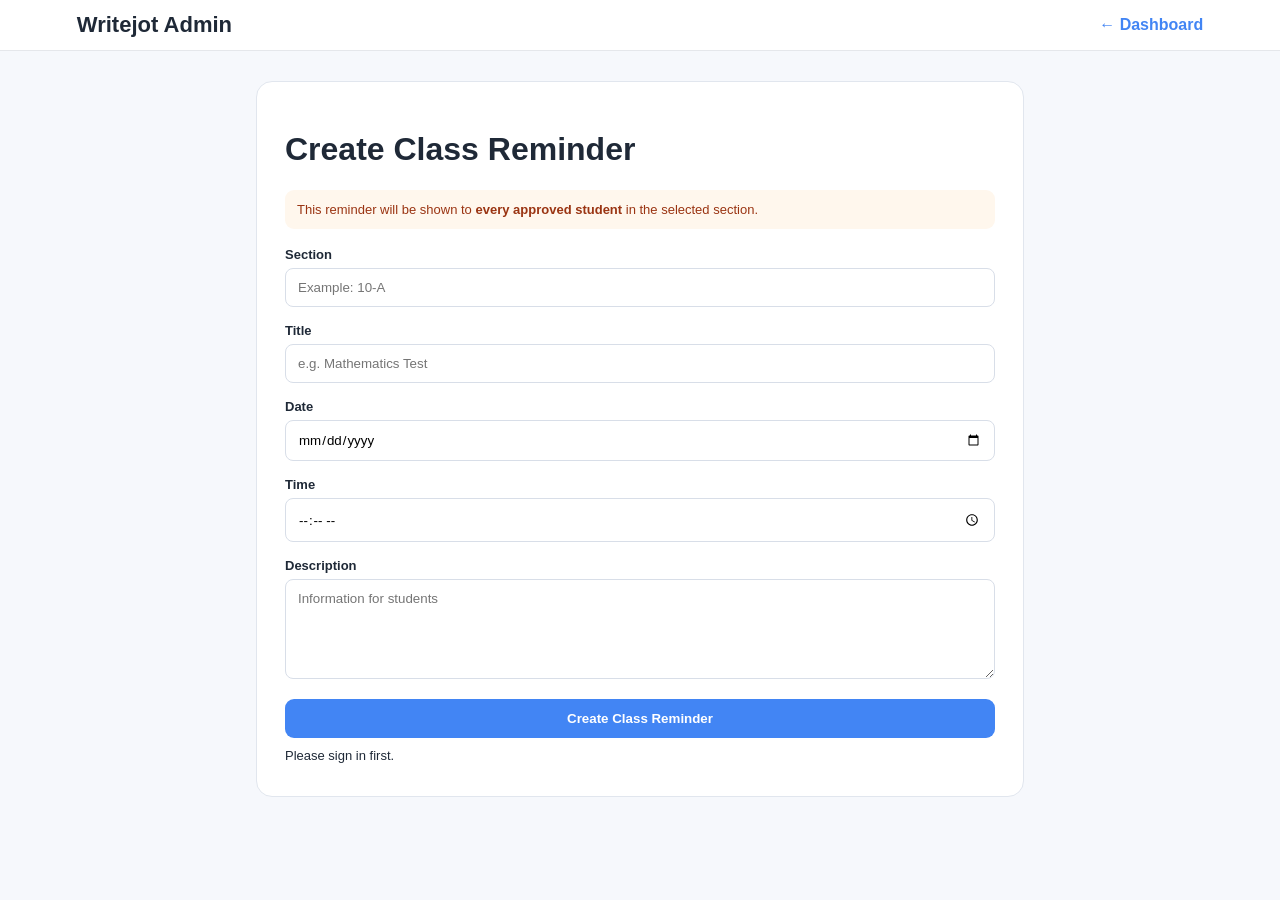
==== admin-reminders.html @ 9caf09fe "Create admin-reminders.html" ====
<!DOCTYPE html>
<html lang="en">

<head>

<meta charset="UTF-8">

<meta
    name="viewport"
    content="width=device-width, initial-scale=1.0"
>

<title>Writejot | Admin Reminders</title>


<style>

* {
    box-sizing:
        border-box;
}


body {

    margin:
        0;

    font-family:
        Arial,
        Helvetica,
        sans-serif;

    background:
        #f6f8fc;

    color:
        #1f2937;

}


header {

    background:
        white;

    border-bottom:
        1px solid #e5e7eb;

    padding:
        12px 6%;

    display:
        flex;

    justify-content:
        space-between;

    align-items:
        center;

}


.brand {

    font-size:
        22px;

    font-weight:
        700;

}


.back {

    color:
        #4285F4;

    text-decoration:
        none;

    font-weight:
        600;

}


main {

    max-width:
        800px;

    margin:
        30px auto;

    padding:
        0 16px;

}


.card {

    background:
        white;

    border:
        1px solid #e1e6ee;

    border-radius:
        16px;

    padding:
        28px;

}


.warning {

    padding:
        12px;

    border-radius:
        9px;

    background:
        #fff7ed;

    color:
        #9a3412;

    margin-bottom:
        18px;

    font-size:
        13px;

}


.field {

    margin-bottom:
        16px;

}


label {

    display:
        block;

    margin-bottom:
        6px;

    font-weight:
        700;

    font-size:
        13px;

}


input,
textarea {

    width:
        100%;

    padding:
        11px 12px;

    border:
        1px solid #d8dee8;

    border-radius:
        8px;

    font-family:
        inherit;

    outline:
        none;

}


textarea {

    min-height:
        100px;

    resize:
        vertical;

}


button {

    width:
        100%;

    padding:
        12px;

    border:
        none;

    border-radius:
        9px;

    background:
        #4285F4;

    color:
        white;

    font-weight:
        700;

    cursor:
        pointer;

}


button:hover {

    background:
        #3367d6;

}


button:disabled {

    opacity:
        .6;

    cursor:
        not-allowed;

}


#message {

    min-height:
        20px;

    margin-top:
        10px;

    font-size:
        13px;

}

</style>

</head>



<body>


<header>

    <div class="brand">
        Writejot Admin
    </div>


    <a
        class="back"
        href="index.html"
    >
        ← Dashboard
    </a>

</header>



<main>

<div class="card">


    <h1>
        Create Class Reminder
    </h1>


    <div class="warning">

        This reminder will be shown to
        <strong>
            every approved student
        </strong>
        in the selected section.

    </div>



    <div class="field">

        <label for="section">
            Section
        </label>


        <input
            id="section"
            type="text"
            placeholder="Example: 10-A"
        >

    </div>



    <div class="field">

        <label for="title">
            Title
        </label>


        <input
            id="title"
            type="text"
            maxlength="100"
            placeholder="e.g. Mathematics Test"
        >

    </div>



    <div class="field">

        <label for="date">
            Date
        </label>


        <input
            id="date"
            type="date"
        >

    </div>



    <div class="field">

        <label for="time">
            Time
        </label>


        <input
            id="time"
            type="time"
        >

    </div>



    <div class="field">

        <label for="description">
            Description
        </label>


        <textarea
            id="description"
            maxlength="500"
            placeholder="Information for students"
        ></textarea>

    </div>



    <button
        id="createButton"
        type="button"
        onclick="createClassReminder()"
    >
        Create Class Reminder
    </button>


    <div
        id="message"
    ></div>


</div>

</main>



<script>

const APPS_SCRIPT_URL =
    "https://script.google.com/macros/s/AKfycbzm5LpGtEla7cszMG0OIxZqf_pwuxJnOSmpEwUkqsiz886ql12hDFBHdxFBCWYyVYxf/exec";


let currentUser =
    null;



/* =========================================================
   START
========================================================= */

window.addEventListener(
    "load",
    function() {

        const saved =
            localStorage.getItem(
                "writejotUser"
            );


        if (!saved) {

            document
                .getElementById(
                    "message"
                )
                .textContent =
                "Please sign in first.";

            return;

        }


        try {

            currentUser =
                JSON.parse(
                    saved
                );

        }

        catch {

            document
                .getElementById(
                    "message"
                )
                .textContent =
                "Could not load your account.";

            return;

        }


        /*
         * Default date to today.
         */

        document
            .getElementById(
                "date"
            )
            .value =
            getToday();

    }
);



/* =========================================================
   CREATE CLASS REMINDER
========================================================= */

async function createClassReminder() {

    if (!currentUser) {

        return;

    }


    const section =
        document
            .getElementById(
                "section"
            )
            .value
            .trim();


    const title =
        document
            .getElementById(
                "title"
            )
            .value
            .trim();


    const date =
        document
            .getElementById(
                "date"
            )
            .value;


    const time =
        document
            .getElementById(
                "time"
            )
            .value;


    const description =
        document
            .getElementById(
                "description"
            )
            .value
            .trim();


    const button =
        document.getElementById(
            "createButton"
        );


    const message =
        document.getElementById(
            "message"
        );


    if (
        !section ||
        !title ||
        !date
    ) {

        message.textContent =
            "Section, title, and date are required.";

        message.style.color =
            "#dc2626";

        return;

    }


    button.disabled =
        true;


    button.textContent =
        "Creating...";


    message.textContent =
        "";


    try {

        const response =
            await fetch(

                APPS_SCRIPT_URL,

                {

                    method:
                        "POST",

                    headers: {

                        "Content-Type":
                            "text/plain;charset=utf-8"

                    },

                    body:
                        JSON.stringify({

                            action:
                                "addClassReminder",

                            email:
                                currentUser.email,

                            section:
                                section,

                            title:
                                title,

                            date:
                                date,

                            time:
                                time,

                            description:
                                description

                        })

                }

            );


        const result =
            await response.json();


        if (
            !result.success
        ) {

            throw new Error(
                result.error ||
                "Could not create class reminder."
            );

        }


        message.textContent =
            "Class reminder created successfully.";

        message.style.color =
            "#16834a";


        document
            .getElementById(
                "title"
            )
            .value =
            "";


        document
            .getElementById(
                "time"
            )
            .value =
            "";


        document
            .getElementById(
                "description"
            )
            .value =
            "";

    }

    catch (error) {

        message.textContent =
            error.message ||
            "Could not create reminder.";

        message.style.color =
            "#dc2626";

    }

    finally {

        button.disabled =
            false;

        button.textContent =
            "Create Class Reminder";

    }

}



/* =========================================================
   DATE
========================================================= */

function getToday() {

    const date =
        new Date();


    return [

        date.getFullYear(),

        String(
            date.getMonth() + 1
        )
        .padStart(
            2,
            "0"
        ),

        String(
            date.getDate()
        )
        .padStart(
            2,
            "0"
        )

    ].join("-");

}

</script>


</body>

</html>
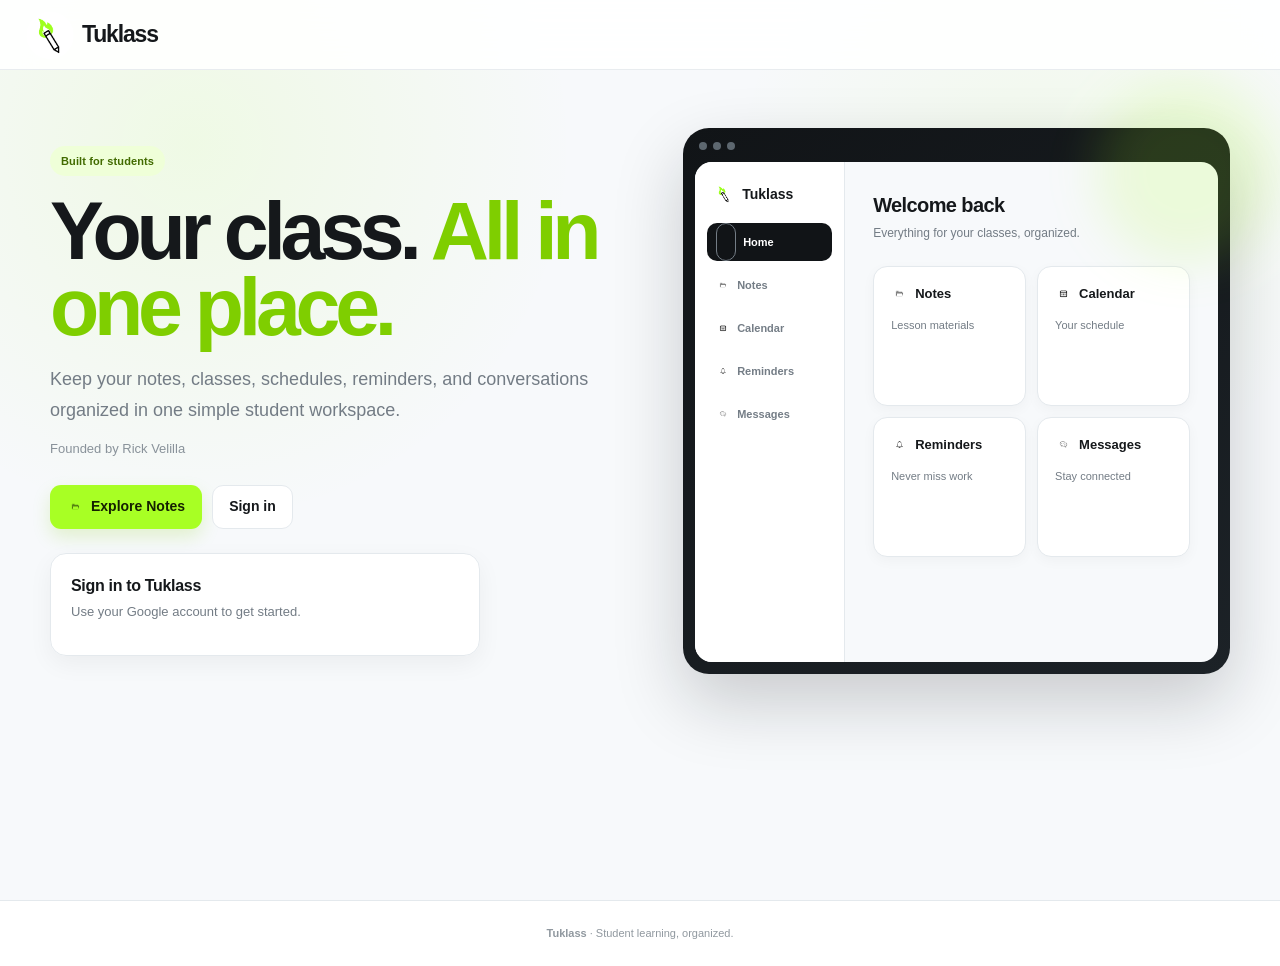
==== commit c533f351: "Add files via upload" ====
--- a/admin-reminders.html
+++ b/admin-reminders.html
@@ -1,6 +1,5 @@
 <!DOCTYPE html>
 <html lang="en">
-
 <head>
 
 <meta charset="UTF-8">
@@ -10,747 +9,6078 @@
     content="width=device-width, initial-scale=1.0"
 >
 
-<title>Writejot | Admin Reminders</title>
+<meta
+    name="description"
+    content="Tuklass is a student-focused platform for notes, classes, schedules, reminders, messaging, and study resources."
+>
+
+<meta
+    name="theme-color"
+    content="#9cff00"
+>
+
+<link
+    rel="icon"
+    type="image/png"
+    href="images/Logo3.1.png"
+>
+
+<title>Tuklass | Your class, organized.</title>
+
+<script
+    src="https://accounts.google.com/gsi/client"
+    async
+    defer>
+</script>
 
 
 <style>
-
-* {
-    box-sizing:
-        border-box;
-}
-
-
-body {
-
-    margin:
-        0;
-
-    font-family:
-        Arial,
-        Helvetica,
-        sans-serif;
-
+:root{
+    --bg:#f7f9fb;
+    --surface:#ffffff;
+    --surface-soft:#f3f6f8;
+    --surface-hover:#edf2f4;
+    --text:#15181b;
+    --muted:#737c85;
+    --border:#e4e9ed;
+    --green:#a8ff24;
+    --green-strong:#7fce00;
+    --green-soft:#efffd8;
+    --dark:#111417;
+    --dark-2:#1a1f23;
+    --shadow:0 18px 45px rgba(17,20,23,.07);
+    --shadow-soft:0 8px 24px rgba(17,20,23,.05);
+    --ease:cubic-bezier(.2,.75,.25,1);
+}
+
+*{
+    box-sizing:border-box;
+    margin:0;
+    padding:0;
+}
+
+html{
+    scroll-behavior:smooth;
+}
+
+body{
+    min-height:100vh;
+    font-family:Arial,Helvetica,sans-serif !important;
     background:
-        #f6f8fc;
-
-    color:
-        #1f2937;
-
-}
-
-
-header {
-
+        radial-gradient(circle at 15% 15%, rgba(168,255,36,.10), transparent 28%),
+        radial-gradient(circle at 82% 18%, rgba(168,255,36,.07), transparent 24%),
+        var(--bg);
+    color:var(--text);
+    line-height:1.5;
+    -webkit-font-smoothing:antialiased;
+    text-rendering:optimizeLegibility;
+}
+
+button,
+input,
+textarea{
+    font:inherit;
+}
+
+a{
+    color:inherit;
+}
+
+button,
+a{
+    -webkit-tap-highlight-color:transparent;
+}
+
+
+/* =========================================================
+   LOADING
+========================================================= */
+
+#appLoading{
+    position:fixed;
+    inset:0;
+    display:flex;
+    align-items:center;
+    justify-content:center;
+    background:var(--bg);
+    z-index:9999;
+    transition:opacity .35s ease, visibility .35s ease;
+}
+
+.app-spinner{
+    width:38px;
+    height:38px;
+    border:4px solid #e6ebee;
+    border-top-color:var(--green-strong);
+    border-radius:50%;
+    animation:spin .75s linear infinite;
+}
+
+@keyframes spin{
+    to{transform:rotate(360deg)}
+}
+
+
+/* =========================================================
+   PUBLIC HEADER
+========================================================= */
+
+.public-header{
+    position:sticky;
+    top:0;
+    z-index:100;
+    display:flex;
+    align-items:center;
+    justify-content:space-between;
+    min-height:70px;
+    padding:12px 28px;
+    background:rgba(255,255,255,.88);
+    border-bottom:1px solid rgba(228,233,237,.85);
+    backdrop-filter:blur(16px);
+}
+
+.brand{
+    display:flex;
+    align-items:center;
+    gap:10px;
+    text-decoration:none;
+    color:var(--text);
+}
+
+.brand img{
+    width:38px;
+    height:38px;
+    object-fit:contain;
+    flex:0 0 38px;
+}
+
+.brand-word{
+    font-size:23px;
+    font-weight:800;
+    letter-spacing:-.05em;
+}
+
+#profileArea{
+    display:none;
+    align-items:center;
+    gap:10px;
+}
+
+#profilePicture{
+    width:40px;
+    height:40px;
+    border-radius:50%;
+    object-fit:cover;
+    border:2px solid var(--green-strong);
+    background:#eef2f5;
+}
+
+#profileName{
+    font-size:14px;
+    font-weight:700;
+}
+
+#logoutButton{
+    min-height:38px;
+    border:0;
+    border-radius:10px;
+    padding:0 13px;
+    background:var(--dark);
+    color:#fff;
+    font-weight:700;
+    cursor:pointer;
+    transition:transform .18s var(--ease),background .18s ease;
+}
+
+#logoutButton:hover{
+    transform:translateY(-1px);
+    background:#242a2f;
+}
+
+
+/* =========================================================
+   PUBLIC LANDING
+========================================================= */
+
+#homeSection{
+    display:none;
+}
+
+.public-home{
+    min-height:calc(100vh - 70px);
+    padding:58px 28px 90px;
+    display:flex;
+    align-items:center;
+}
+
+.public-inner{
+    width:min(1180px,100%);
+    margin:0 auto;
+}
+
+.public-grid{
+    display:grid;
+    grid-template-columns:minmax(0,1.02fr) minmax(480px,.98fr);
+    gap:64px;
+    align-items:center;
+}
+
+.hero-copy{
+    animation:heroIn .7s var(--ease) both;
+}
+
+@keyframes heroIn{
+    from{opacity:0;transform:translateY(22px)}
+    to{opacity:1;transform:none}
+}
+
+.hero-badge{
+    display:inline-flex;
+    align-items:center;
+    padding:7px 11px;
+    border-radius:999px;
+    background:var(--green-soft);
+    color:#426b00;
+    font-size:11px;
+    font-weight:800;
+    letter-spacing:.01em;
+}
+
+.hero-copy h1{
+    max-width:720px;
+    margin:18px 0 18px;
+    font-size:clamp(56px,6.3vw,90px);
+    line-height:.94;
+    letter-spacing:-.065em;
+    font-weight:800;
+}
+
+.hero-copy h1 span{
+    color:var(--green-strong);
+}
+
+.hero-subtitle{
+    max-width:630px;
+    color:var(--muted);
+    font-size:18px;
+    line-height:1.7;
+}
+
+.founder{
+    margin-top:14px;
+    color:#89929a;
+    font-size:13px;
+}
+
+.button-row{
+    display:flex;
+    flex-wrap:wrap;
+    gap:10px;
+    margin-top:26px;
+}
+
+.button{
+    display:inline-flex;
+    align-items:center;
+    justify-content:center;
+    min-height:44px;
+    padding:0 16px;
+    border-radius:11px;
+    border:1px solid transparent;
+    text-decoration:none;
+    font-size:14px;
+    font-weight:800;
+    cursor:pointer;
+    transition:
+        transform .18s var(--ease),
+        box-shadow .18s ease,
+        background .18s ease,
+        border-color .18s ease;
+}
+
+.button:hover{
+    transform:translateY(-2px);
+}
+
+.button.primary{
+    background:var(--dark);
+    color:#fff;
+    box-shadow:0 8px 18px rgba(17,20,23,.12);
+}
+
+.button.primary:hover{
+    box-shadow:0 12px 24px rgba(17,20,23,.16);
+}
+
+.button.green{
+    background:var(--green);
+    color:#152000;
+    box-shadow:0 8px 18px rgba(126,206,0,.18);
+}
+
+.button.green:hover{
+    background:#b7ff4d;
+    box-shadow:0 12px 24px rgba(126,206,0,.25);
+}
+
+.button.secondary{
+    background:#fff;
+    border-color:var(--border);
+    color:var(--text);
+}
+
+.button.secondary:hover{
+    background:var(--surface-soft);
+}
+
+.button-icon{
+    width:17px;
+    height:17px;
+    object-fit:contain;
+    margin-right:7px;
+    flex:0 0 17px;
+}
+
+
+/* =========================================================
+   SIGN IN
+========================================================= */
+
+#loginSection{
+    width:min(430px,100%);
+    margin-top:24px;
+    animation:riseIn .75s .08s var(--ease) both;
+}
+
+@keyframes riseIn{
+    from{opacity:0;transform:translateY(16px)}
+    to{opacity:1;transform:none}
+}
+
+.login-card{
+    padding:20px;
+    border:1px solid var(--border);
+    border-radius:16px;
+    background:rgba(255,255,255,.9);
+    box-shadow:var(--shadow-soft);
+}
+
+.login-card h3{
+    margin-bottom:4px;
+    font-size:16px;
+    letter-spacing:-.02em;
+}
+
+.login-card p{
+    margin-bottom:14px;
+    color:var(--muted);
+    font-size:13px;
+}
+
+
+/* =========================================================
+   PRODUCT PREVIEW
+========================================================= */
+
+.app-preview{
+    position:relative;
+    padding:12px;
+    border-radius:26px;
+    background:linear-gradient(150deg,#111417,#1c2227);
+    box-shadow:0 28px 70px rgba(17,20,23,.20);
+    transform:translateY(0) rotate(.15deg);
+    animation:
+        previewIn .8s .1s var(--ease) both,
+        previewFloat 6s 1s ease-in-out infinite;
+}
+
+@keyframes previewIn{
+    from{opacity:0;transform:translateY(30px) scale(.97)}
+    to{opacity:1;transform:translateY(0) scale(1)}
+}
+
+@keyframes previewFloat{
+    0%,100%{margin-top:0}
+    50%{margin-top:-7px}
+}
+
+.app-preview::before{
+    content:"";
+    position:absolute;
+    width:180px;
+    height:180px;
+    right:-46px;
+    top:-46px;
+    border-radius:50%;
+    background:rgba(168,255,36,.15);
+    filter:blur(24px);
+    pointer-events:none;
+}
+
+.preview-top{
+    display:flex;
+    gap:6px;
+    padding:2px 4px 12px;
+}
+
+.preview-dot{
+    width:8px;
+    height:8px;
+    border-radius:50%;
+    background:#5d676f;
+}
+
+.preview-body{
+    display:grid;
+    grid-template-columns:150px minmax(0,1fr);
+    min-height:500px;
+    overflow:hidden;
+    border-radius:17px;
+    background:#f7f9fb;
+}
+
+.preview-side{
+    padding:17px 12px;
+    background:#fff;
+    border-right:1px solid var(--border);
+}
+
+.preview-brand{
+    display:flex;
+    align-items:center;
+    gap:7px;
+    padding:4px 6px 18px;
+    font-weight:800;
+    font-size:14px;
+}
+
+.preview-brand img{
+    width:22px;
+    height:22px;
+    object-fit:contain;
+}
+
+.preview-nav{
+    display:grid;
+    gap:5px;
+}
+
+.preview-nav span{
+    display:flex;
+    align-items:center;
+    min-height:38px;
+    gap:7px;
+    padding:0 9px;
+    border-radius:10px;
+    color:#747d86;
+    font-size:11px;
+    font-weight:700;
+}
+
+.preview-nav span.active{
+    color:#fff;
+    background:var(--dark);
+}
+
+.preview-nav .button-icon{
+    width:14px;
+    height:14px;
+    margin-right:0;
+    flex:0 0 14px;
+}
+
+.preview-home-icon{
+    width:14px;
+    height:14px;
+    display:inline-flex;
+    align-items:center;
+    justify-content:center;
+    border:1.5px solid currentColor;
+    border-radius:3px;
+    font-size:0;
+}
+
+.preview-main{
+    padding:28px;
+}
+
+.preview-main h3{
+    font-size:20px;
+    letter-spacing:-.03em;
+}
+
+.preview-main > p{
+    margin-top:4px;
+    color:var(--muted);
+    font-size:12px;
+}
+
+.preview-cards{
+    display:grid;
+    grid-template-columns:repeat(2,minmax(0,1fr));
+    gap:11px;
+    margin-top:24px;
+}
+
+.preview-card{
+    min-height:140px;
+    padding:17px;
+    border:1px solid var(--border);
+    border-radius:14px;
+    background:#fff;
+    box-shadow:0 4px 13px rgba(17,20,23,.035);
+    transition:transform .2s var(--ease),box-shadow .2s ease;
+}
+
+.preview-card:hover{
+    transform:translateY(-3px);
+    box-shadow:0 10px 20px rgba(17,20,23,.08);
+}
+
+.preview-card strong{
+    display:flex;
+    align-items:center;
+    margin-bottom:8px;
+    font-size:13px;
+}
+
+.preview-card > span{
+    color:var(--muted);
+    font-size:11px;
+    line-height:1.5;
+}
+
+
+/* =========================================================
+   ACCOUNT SETUP
+========================================================= */
+
+#accountSetup{
+    display:none;
+    min-height:calc(100vh - 70px);
+    align-items:center;
+    justify-content:center;
+    padding:40px 18px;
+}
+
+.setup-card{
+    width:min(520px,100%);
+    padding:32px;
+    border:1px solid var(--border);
+    border-radius:20px;
+    background:#fff;
+    box-shadow:var(--shadow);
+    animation:riseIn .55s var(--ease) both;
+}
+
+.setup-icon{
+    width:48px;
+    height:48px;
+    margin-bottom:13px;
+}
+
+.setup-icon img{
+    width:100%;
+    height:100%;
+    object-fit:contain;
+}
+
+.setup-card h1{
+    font-size:31px;
+    letter-spacing:-.045em;
+}
+
+.setup-card > p{
+    margin-top:7px;
+    color:var(--muted);
+    font-size:14px;
+}
+
+.username-label{
+    display:block;
+    margin:23px 0 7px;
+    font-size:12px;
+    font-weight:800;
+}
+
+.username-wrapper{
+    display:flex;
+    align-items:center;
+    height:46px;
+    overflow:hidden;
+    border:1px solid var(--border);
+    border-radius:12px;
+    background:#fff;
+}
+
+.username-prefix{
+    padding-left:13px;
+    color:var(--muted);
+    font-weight:800;
+}
+
+#usernameInput{
+    width:100%;
+    height:100%;
+    padding:0 12px;
+    border:0;
+    outline:0;
+    font-size:15px;
+}
+
+#usernameMessage{
+    min-height:20px;
+    margin-top:7px;
+    font-size:12px;
+}
+
+#createAccountButton{
+    width:100%;
+    margin-top:10px;
+}
+
+#setupLoading{
+    display:none;
+    margin-top:10px;
+    text-align:center;
+    color:var(--muted);
+    font-size:12px;
+}
+
+
+/* =========================================================
+   APP SHELL
+========================================================= */
+
+#dashboard{
+    display:none;
+}
+
+.dashboard-shell{
+    min-height:100vh;
+    display:grid;
+    grid-template-columns:248px minmax(0,1fr);
+}
+
+.sidebar{
+    position:sticky;
+    top:0;
+    height:100vh;
+    display:flex;
+    flex-direction:column;
+    padding:18px 14px;
+    background:rgba(255,255,255,.93);
+    border-right:1px solid var(--border);
+    backdrop-filter:blur(14px);
+}
+
+.sidebar-brand{
+    display:flex;
+    align-items:center;
+    gap:10px;
+    padding:5px 10px 17px;
+    color:var(--text);
+    text-decoration:none;
+}
+
+.sidebar-brand img{
+    width:35px;
+    height:35px;
+    object-fit:contain;
+}
+
+.sidebar-brand span{
+    font-size:21px;
+    font-weight:850;
+    letter-spacing:-.05em;
+}
+
+.sidebar-search{
+    position:relative;
+    margin:0 0 14px;
+}
+
+.sidebar-search input{
+    width:100%;
+    height:40px;
+    padding:0 11px 0 35px;
+    border:1px solid var(--border);
+    border-radius:11px;
+    outline:none;
+    background:var(--surface-soft);
+    font-size:12px;
+    transition:border-color .18s ease,box-shadow .18s ease,background .18s ease;
+}
+
+.sidebar-search input:focus{
+    background:#fff;
+    border-color:#b7d980;
+    box-shadow:0 0 0 4px rgba(168,255,36,.12);
+}
+
+.sidebar-search::before{
+    content:"";
+    position:absolute;
+    left:12px;
+    top:12px;
+    width:10px;
+    height:10px;
+    border:1.5px solid #808991;
+    border-radius:50%;
+    pointer-events:none;
+}
+
+.sidebar-search::after{
+    content:"";
+    position:absolute;
+    left:21px;
+    top:22px;
+    width:5px;
+    height:1.5px;
+    background:#808991;
+    transform:rotate(45deg);
+    transform-origin:left center;
+    pointer-events:none;
+}
+
+#profileSearchResults{
+    display:none;
+    position:absolute;
+    left:0;
+    right:0;
+    top:47px;
+    z-index:200;
+    overflow:hidden;
+    border:1px solid var(--border);
+    border-radius:14px;
+    background:#fff;
+    box-shadow:0 18px 40px rgba(17,20,23,.12);
+}
+
+.search-result{
+    display:flex;
+    align-items:center;
+    gap:9px;
+    padding:10px 11px;
+    cursor:pointer;
+    transition:background .15s ease;
+}
+
+.search-result:hover{
+    background:var(--surface-soft);
+}
+
+.search-result img{
+    width:34px;
+    height:34px;
+    border-radius:50%;
+    object-fit:cover;
+    border:1px solid var(--border);
+}
+
+.search-result-name{
+    font-size:12px;
+    font-weight:800;
+}
+
+.search-result-username{
+    color:var(--green-strong);
+    font-size:10px;
+    font-weight:800;
+}
+
+.search-result-bio{
+    color:var(--muted);
+    font-size:9px;
+    white-space:nowrap;
+    overflow:hidden;
+    text-overflow:ellipsis;
+}
+
+.sidebar-label{
+    margin:4px 10px 7px;
+    color:#9aa2a9;
+    font-size:9px;
+    font-weight:900;
+    letter-spacing:.11em;
+    text-transform:uppercase;
+}
+
+.sidebar-nav{
+    display:grid;
+    gap:4px;
+}
+
+.sidebar-link{
+    position:relative;
+    display:flex;
+    align-items:center;
+    gap:11px;
+    min-height:45px;
+    padding:8px 10px;
+    border-radius:12px;
+    color:#69727b;
+    text-decoration:none;
+    font-size:13px;
+    font-weight:800;
+    transition:
+        background .18s var(--ease),
+        color .18s ease,
+        transform .18s var(--ease);
+}
+
+.sidebar-link:hover{
+    background:var(--surface-hover);
+    color:var(--text);
+    transform:translateX(2px);
+}
+
+.sidebar-link.active{
+    background:var(--dark);
+    color:#fff;
+    box-shadow:0 7px 18px rgba(17,20,23,.11);
+}
+
+.sidebar-link.active::before{
+    content:"";
+    position:absolute;
+    left:0;
+    top:8px;
+    bottom:8px;
+    width:3px;
+    border-radius:4px;
+    background:var(--green);
+}
+
+.nav-icon{
+    width:26px;
+    height:26px;
+    flex:0 0 26px;
+    object-fit:contain;
+    transition:transform .18s var(--ease);
+}
+
+.sidebar-link:hover .nav-icon,
+.sidebar-link.active .nav-icon{
+    transform:scale(1.07);
+}
+
+.sidebar-link .icon-b{
+    display:none;
+}
+
+.sidebar-link:hover .icon-a,
+.sidebar-link.active .icon-a{
+    display:none;
+}
+
+.sidebar-link:hover .icon-b,
+.sidebar-link.active .icon-b{
+    display:block;
+}
+
+.nav-home-icon{
+    width:26px;
+    height:26px;
+    flex:0 0 26px;
+    position:relative;
+    font-size:0;
+}
+
+.nav-home-icon::before{
+    content:"";
+    position:absolute;
+    left:5px;
+    top:8px;
+    width:16px;
+    height:13px;
+    border:2px solid currentColor;
+    border-top:none;
+    border-radius:2px 2px 4px 4px;
+}
+
+.nav-home-icon::after{
+    content:"";
+    position:absolute;
+    left:5px;
+    top:4px;
+    width:13px;
+    height:13px;
+    border-left:2px solid currentColor;
+    border-top:2px solid currentColor;
+    transform:rotate(45deg) scale(.7);
+    transform-origin:center;
+}
+
+.sidebar-link.active .nav-home-icon{
+    color:var(--green);
+}
+
+.sidebar-bottom{
+    margin-top:auto;
+    padding-top:14px;
+}
+
+.sidebar-profile{
+    display:flex;
+    align-items:center;
+    gap:9px;
+    padding:9px;
+    border:1px solid var(--border);
+    border-radius:14px;
+    background:var(--surface-soft);
+}
+
+.sidebar-profile img{
+    width:36px;
+    height:36px;
+    border-radius:50%;
+    object-fit:cover;
+    border:2px solid var(--green-strong);
+}
+
+.sidebar-profile-copy{
+    min-width:0;
+    flex:1;
+}
+
+.sidebar-profile-copy strong,
+.sidebar-profile-copy span{
+    display:block;
+    white-space:nowrap;
+    overflow:hidden;
+    text-overflow:ellipsis;
+}
+
+.sidebar-profile-copy strong{
+    font-size:11px;
+}
+
+.sidebar-profile-copy span{
+    margin-top:1px;
+    color:var(--muted);
+    font-size:9px;
+}
+
+.sidebar-edit{
+    width:34px;
+    height:34px;
+    display:inline-flex;
+    align-items:center;
+    justify-content:center;
+    border-radius:10px;
+    background:#fff;
+    text-decoration:none;
+    font-size:0;
+    transition:background .15s ease,transform .18s var(--ease);
+}
+
+.sidebar-edit::before{
+    content:"";
+    width:12px;
+    height:12px;
+    border:1.7px solid currentColor;
+    border-radius:50%;
+}
+
+.sidebar-edit:hover{
+    background:var(--green);
+    transform:rotate(8deg);
+}
+
+
+/* =========================================================
+   DASHBOARD
+========================================================= */
+
+.dashboard-main{
+    min-width:0;
+    padding:30px 34px 54px;
+}
+
+.dashboard-topbar{
+    display:flex;
+    align-items:center;
+    justify-content:space-between;
+    gap:18px;
+    margin-bottom:23px;
+}
+
+.dashboard-topbar h1{
+    font-size:28px;
+    line-height:1.1;
+    letter-spacing:-.045em;
+}
+
+.dashboard-topbar p{
+    margin-top:5px;
+    color:var(--muted);
+    font-size:12px;
+}
+
+.topbar-status{
+    padding:7px 10px;
+    border-radius:999px;
+    background:var(--green-soft);
+    color:#426b00;
+    font-size:10px;
+    font-weight:900;
+}
+
+.dashboard-welcome{
+    display:grid;
+    grid-template-columns:minmax(0,1fr) 270px;
+    gap:14px;
+    margin-bottom:14px;
+}
+
+.welcome-card{
+    padding:27px;
+    border:1px solid var(--border);
+    border-radius:20px;
     background:
-        white;
-
-    border-bottom:
-        1px solid #e5e7eb;
-
-    padding:
-        12px 6%;
-
-    display:
-        flex;
-
-    justify-content:
-        space-between;
-
-    align-items:
-        center;
-
-}
-
-
-.brand {
-
-    font-size:
-        22px;
-
-    font-weight:
-        700;
-
-}
-
-
-.back {
-
-    color:
-        #4285F4;
-
-    text-decoration:
-        none;
-
-    font-weight:
-        600;
-
-}
-
-
-main {
-
-    max-width:
-        800px;
-
-    margin:
-        30px auto;
-
-    padding:
-        0 16px;
-
-}
-
-
-.card {
-
-    background:
-        white;
-
-    border:
-        1px solid #e1e6ee;
-
-    border-radius:
-        16px;
-
-    padding:
-        28px;
-
-}
-
-
-.warning {
-
-    padding:
-        12px;
-
-    border-radius:
-        9px;
-
-    background:
-        #fff7ed;
-
-    color:
-        #9a3412;
-
-    margin-bottom:
-        18px;
-
-    font-size:
-        13px;
-
-}
-
-
-.field {
-
-    margin-bottom:
-        16px;
-
-}
-
-
-label {
-
-    display:
-        block;
-
-    margin-bottom:
-        6px;
-
-    font-weight:
-        700;
-
-    font-size:
-        13px;
-
-}
-
-
-input,
-textarea {
-
-    width:
-        100%;
-
-    padding:
-        11px 12px;
-
-    border:
-        1px solid #d8dee8;
-
-    border-radius:
-        8px;
-
-    font-family:
-        inherit;
-
-    outline:
-        none;
-
-}
-
-
-textarea {
-
-    min-height:
-        100px;
-
-    resize:
-        vertical;
-
-}
-
-
-button {
-
-    width:
-        100%;
-
-    padding:
-        12px;
-
-    border:
-        none;
-
-    border-radius:
-        9px;
-
-    background:
-        #4285F4;
-
-    color:
-        white;
-
-    font-weight:
-        700;
-
-    cursor:
-        pointer;
-
-}
-
-
-button:hover {
-
-    background:
-        #3367d6;
-
-}
-
-
-button:disabled {
-
-    opacity:
-        .6;
-
-    cursor:
-        not-allowed;
-
-}
-
-
-#message {
-
-    min-height:
-        20px;
-
-    margin-top:
-        10px;
-
-    font-size:
-        13px;
-
+        linear-gradient(140deg,#fff,#f6faef);
+    box-shadow:var(--shadow-soft);
+    animation:riseIn .55s var(--ease) both;
+}
+
+.welcome-card h2{
+    font-size:30px;
+    line-height:1.05;
+    letter-spacing:-.045em;
+}
+
+.welcome-card p{
+    margin-top:7px;
+    max-width:610px;
+    color:var(--muted);
+    font-size:13px;
+}
+
+.welcome-actions{
+    display:flex;
+    flex-wrap:wrap;
+    gap:8px;
+    margin-top:18px;
+}
+
+.status-card{
+    padding:23px;
+    border-radius:20px;
+    background:var(--dark);
+    color:#fff;
+    animation:riseIn .55s .08s var(--ease) both;
+}
+
+.status-card .label{
+    color:#aeb7bd;
+    font-size:10px;
+    font-weight:900;
+    letter-spacing:.08em;
+    text-transform:uppercase;
+}
+
+.status-card .status{
+    margin-top:9px;
+    color:var(--green);
+    font-size:24px;
+    font-weight:900;
+    letter-spacing:-.035em;
+}
+
+.status-card p{
+    margin-top:7px;
+    color:#cdd3d7;
+    font-size:11px;
+}
+
+.dashboard-grid{
+    display:grid;
+    grid-template-columns:repeat(3,minmax(0,1fr));
+    gap:12px;
+}
+
+.dashboard-card{
+    min-height:188px;
+    padding:20px;
+    background:#fff;
+    border:1px solid var(--border);
+    border-radius:17px;
+    box-shadow:0 5px 20px rgba(15,23,42,.03);
+    animation:cardIn .6s var(--ease) both;
+    transition:
+        transform .2s var(--ease),
+        box-shadow .2s ease,
+        border-color .2s ease;
+}
+
+.dashboard-card:nth-child(2){animation-delay:.04s}
+.dashboard-card:nth-child(3){animation-delay:.08s}
+.dashboard-card:nth-child(4){animation-delay:.12s}
+.dashboard-card:nth-child(5){animation-delay:.16s}
+.dashboard-card:nth-child(6){animation-delay:.20s}
+
+@keyframes cardIn{
+    from{opacity:0;transform:translateY(16px)}
+    to{opacity:1;transform:none}
+}
+
+.dashboard-card:hover{
+    transform:translateY(-4px);
+    box-shadow:0 14px 30px rgba(15,23,42,.075);
+    border-color:#d8dee2;
+}
+
+.dashboard-icon{
+    width:42px;
+    height:42px;
+    display:flex;
+    align-items:center;
+    justify-content:center;
+    margin-bottom:17px;
+    border-radius:12px;
+    background:var(--surface-soft);
+    transition:transform .2s var(--ease),background .2s ease;
+}
+
+.dashboard-card:hover .dashboard-icon{
+    transform:translateY(-2px) scale(1.04);
+    background:var(--green-soft);
+}
+
+.dashboard-icon img{
+    width:28px;
+    height:28px;
+    object-fit:contain;
+}
+
+.dashboard-card h3{
+    font-size:15px;
+    letter-spacing:-.02em;
+}
+
+.dashboard-card p{
+    max-width:290px;
+    margin-top:5px;
+    color:var(--muted);
+    font-size:11px;
+    line-height:1.55;
+}
+
+.dashboard-card .button{
+    margin-top:15px;
+}
+
+.feature-soon{
+    display:inline-flex;
+    margin-top:14px;
+    padding:5px 8px;
+    border-radius:999px;
+    background:var(--surface-soft);
+    color:#818991;
+    font-size:9px;
+    font-weight:900;
+}
+
+.member-lower{
+    display:grid;
+    grid-template-columns:minmax(0,1.1fr) minmax(0,.9fr);
+    gap:12px;
+    margin-top:12px;
+}
+
+.info-card{
+    padding:20px;
+    border:1px solid var(--border);
+    border-radius:17px;
+    background:#fff;
+    box-shadow:0 5px 20px rgba(15,23,42,.03);
+}
+
+.info-card h3{
+    font-size:15px;
+}
+
+.info-card p{
+    margin-top:5px;
+    color:var(--muted);
+    font-size:11px;
+    line-height:1.55;
+}
+
+.price-offer{
+    display:flex;
+    align-items:center;
+    gap:8px;
+    margin-top:13px;
+}
+
+.old-price{
+    color:#9ba3aa;
+    font-size:17px;
+    text-decoration:line-through;
+}
+
+.discount-badge{
+    padding:5px 8px;
+    border-radius:999px;
+    background:var(--green-soft);
+    color:#426b00;
+    font-size:9px;
+    font-weight:900;
+}
+
+.current-price{
+    margin-top:1px;
+    font-size:34px;
+    font-weight:900;
+    letter-spacing:-.055em;
+}
+
+.dashboard-status-message{
+    margin-top:8px;
+    color:var(--muted);
+    font-size:11px;
+}
+
+
+/* =========================================================
+   FOOTER
+========================================================= */
+
+footer{
+    border-top:1px solid var(--border);
+    background:#fff;
+    padding:24px 20px;
+    text-align:center;
+    color:#90989f;
+    font-size:11px;
+}
+
+
+/* =========================================================
+   RESPONSIVE
+========================================================= */
+
+@media (max-width:1100px){
+
+    .public-grid{
+        grid-template-columns:1fr;
+        gap:42px;
+    }
+
+    .app-preview{
+        width:min(720px,100%);
+        margin:0 auto;
+    }
+
+    .hero-copy{
+        max-width:760px;
+        margin:0 auto;
+    }
+
+    .dashboard-shell{
+        grid-template-columns:82px minmax(0,1fr);
+    }
+
+    .sidebar{
+        padding:14px 8px;
+    }
+
+    .sidebar-brand{
+        justify-content:center;
+        padding:5px 0 17px;
+    }
+
+    .sidebar-brand span,
+    .sidebar-label,
+    .sidebar-link > span:last-child,
+    .sidebar-profile-copy,
+    .sidebar-edit{
+        display:none;
+    }
+
+    .sidebar-search{
+        display:none;
+    }
+
+    .sidebar-link{
+        justify-content:center;
+        padding:8px;
+    }
+
+    .sidebar-profile{
+        justify-content:center;
+    }
+
+    .dashboard-grid{
+        grid-template-columns:repeat(2,minmax(0,1fr));
+    }
+
+    .dashboard-welcome{
+        grid-template-columns:1fr;
+    }
+}
+
+@media (max-width:760px){
+
+    .public-header{
+        padding:11px 16px;
+    }
+
+    .public-home{
+        padding:42px 16px 65px;
+    }
+
+    .hero-copy h1{
+        font-size:clamp(48px,13vw,70px);
+    }
+
+    .hero-subtitle{
+        font-size:16px;
+    }
+
+    .app-preview{
+        display:none;
+    }
+
+    .dashboard-main{
+        padding:20px 15px 36px;
+    }
+
+    .dashboard-grid{
+        grid-template-columns:1fr;
+    }
+
+    .member-lower{
+        grid-template-columns:1fr;
+    }
+
+    .dashboard-topbar{
+        align-items:flex-start;
+        flex-direction:column;
+    }
+}
+
+@media (max-width:560px){
+
+    .dashboard-shell{
+        display:block;
+    }
+
+    .sidebar{
+        position:fixed;
+        left:0;
+        right:0;
+        bottom:0;
+        top:auto;
+        width:100%;
+        height:auto;
+        padding:7px;
+        border-right:0;
+        border-top:1px solid var(--border);
+        z-index:1000;
+    }
+
+    .sidebar-brand,
+    .sidebar-search,
+    .sidebar-bottom,
+    .sidebar-label{
+        display:none;
+    }
+
+    .sidebar-nav{
+        width:100%;
+        grid-template-columns:repeat(5,1fr);
+        display:grid;
+        gap:2px;
+    }
+
+    .sidebar-link{
+        min-height:48px;
+        justify-content:center;
+        padding:6px;
+    }
+
+    .sidebar-link.active::before{
+        display:none;
+    }
+
+    .dashboard-main{
+        padding-bottom:82px;
+    }
+
+    #profileName{
+        display:none;
+    }
+}
+
+
+/* =========================================================
+   REDUCED MOTION
+========================================================= */
+
+@media (prefers-reduced-motion:reduce){
+
+    *,
+    *::before,
+    *::after{
+        animation-duration:.001ms !important;
+        animation-iteration-count:1 !important;
+        transition-duration:.001ms !important;
+        scroll-behavior:auto !important;
+    }
 }
 
 </style>
 
+
+<style>
+/* =========================================================
+   DASHBOARD REFINEMENT
+   Logged-out landing page is intentionally untouched.
+========================================================= */
+
+#dashboard .dashboard-main{
+    max-width: 1380px;
+    width: 100%;
+    margin: 0 auto;
+}
+
+#dashboard .dashboard-topbar{
+    min-height: 58px;
+}
+
+#dashboard .dashboard-topbar h1{
+    font-size: 32px;
+    line-height: 1.08;
+    font-weight: 800;
+    letter-spacing: -.045em;
+}
+
+#dashboard .dashboard-topbar p{
+    font-size: 13px;
+    margin-top: 7px;
+}
+
+#dashboard .topbar-status{
+    padding: 8px 12px;
+    font-size: 11px;
+}
+
+/* Make the hero card cleaner and vertically balanced */
+#dashboard .dashboard-welcome{
+    grid-template-columns: minmax(0, 1fr) 270px;
+    gap: 16px;
+}
+
+#dashboard .welcome-card{
+    min-height: 220px;
+    padding: 26px 28px;
+    display: flex;
+    flex-direction: column;
+    justify-content: center;
+}
+
+#dashboard .welcome-card > *{
+    max-width: 720px;
+}
+
+#dashboard .welcome-card h2{
+    font-size: 31px;
+    line-height: 1.06;
+}
+
+#dashboard .welcome-card p{
+    font-size: 13px;
+    line-height: 1.6;
+}
+
+/* Account card */
+#dashboard .status-card{
+    min-height: 220px;
+    display: flex;
+    flex-direction: column;
+    justify-content: center;
+}
+
+/* Consistent cards */
+#dashboard .dashboard-grid{
+    align-items: stretch;
+}
+
+#dashboard .dashboard-card{
+    min-height: 204px;
+    display: flex;
+    flex-direction: column;
+    align-items: flex-start;
+    padding: 22px;
+}
+
+#dashboard .dashboard-icon{
+    width: 46px;
+    height: 46px;
+    margin-bottom: 16px;
+    border-radius: 13px;
+}
+
+#dashboard .dashboard-icon img{
+    width: 27px;
+    height: 27px;
+}
+
+#dashboard .dashboard-card h3{
+    font-size: 16px;
+    line-height: 1.25;
+}
+
+#dashboard .dashboard-card p{
+    font-size: 12px;
+    line-height: 1.55;
+    max-width: 330px;
+}
+
+#dashboard .dashboard-card .button,
+#dashboard .dashboard-card .feature-soon{
+    margin-top: auto;
+}
+
+/* Buttons: cleaner proportions */
+#dashboard .button{
+    min-height: 42px;
+    padding: 0 15px;
+    border-radius: 10px;
+    font-size: 13px;
+}
+
+#dashboard .button-icon{
+    width: 17px;
+    height: 17px;
+    margin-right: 7px;
+}
+
+/* Pricing/profile row */
+#dashboard .member-lower{
+    align-items: stretch;
+}
+
+#dashboard .info-card{
+    min-height: 145px;
+    display: flex;
+    flex-direction: column;
+    align-items: flex-start;
+    padding: 21px;
+}
+
+#dashboard .info-card h3{
+    font-size: 16px;
+}
+
+#dashboard .info-card p{
+    font-size: 12px;
+    max-width: 720px;
+}
+
+/* Sidebar: cleaner spacing and stronger hierarchy */
+#dashboard .sidebar{
+    padding: 20px 13px 16px;
+}
+
+#dashboard .sidebar-brand{
+    padding: 4px 10px 20px;
+}
+
+#dashboard .sidebar-brand img{
+    width: 34px;
+    height: 34px;
+}
+
+#dashboard .sidebar-brand span{
+    font-size: 21px;
+}
+
+#dashboard .sidebar-link{
+    min-height: 46px;
+    padding: 8px 11px;
+    font-size: 13px;
+}
+
+#dashboard .nav-icon{
+    width: 25px;
+    height: 25px;
+    flex-basis: 25px;
+}
+
+/* User icon should feel like a real app avatar, not oversized */
+#dashboard .sidebar-profile img{
+    width: 35px;
+    height: 35px;
+}
+
+/* Desktop spacing */
+@media (min-width:1101px){
+    #dashboard .dashboard-main{
+        padding: 30px 34px 54px;
+    }
+
+    #dashboard .dashboard-grid{
+        grid-template-columns: repeat(3, minmax(250px, 1fr));
+    }
+}
+
+/* Tablet */
+@media (max-width:1100px){
+    #dashboard .dashboard-main{
+        padding-left: 24px;
+        padding-right: 24px;
+    }
+
+    #dashboard .dashboard-grid{
+        grid-template-columns: repeat(2, minmax(0, 1fr));
+    }
+}
+
+/* Mobile */
+@media (max-width:760px){
+    #dashboard .dashboard-main{
+        padding: 20px 15px 36px;
+    }
+
+    #dashboard .dashboard-welcome{
+        grid-template-columns: 1fr;
+    }
+
+    #dashboard .welcome-card,
+    #dashboard .status-card{
+        min-height: 0;
+    }
+
+    #dashboard .dashboard-grid{
+        grid-template-columns: 1fr;
+    }
+}
+</style>
+
+
+<style>
+/* =========================================================
+   FINAL DASHBOARD POLISH
+========================================================= */
+
+/* The profile image in the welcome card is an avatar,
+   not a full-width content image. */
+#dashboard .welcome-card .dashboard-avatar{
+    width:56px !important;
+    height:56px !important;
+    min-width:56px;
+    max-width:56px !important;
+    min-height:56px;
+    max-height:56px !important;
+    flex:0 0 56px;
+    display:block;
+    object-fit:cover;
+    object-position:center;
+    border-radius:50%;
+    border:3px solid var(--green-strong);
+    background:#eef2f5;
+    margin:0 0 17px 0;
+    box-shadow:0 5px 14px rgba(17,20,23,.10);
+}
+
+/* Make the real Tuklass logo much easier to see.
+   Scaling is useful because the supplied logo asset has
+   transparent space around the artwork. */
+#dashboard .sidebar-brand img{
+    width:42px !important;
+    height:42px !important;
+    flex:0 0 42px;
+    transform:scale(1.16);
+}
+
+.public-header .brand img{
+    width:44px !important;
+    height:44px !important;
+    flex:0 0 44px;
+    transform:scale(1.08);
+}
+
+/* Better logo sizing inside the dashboard preview. */
+#dashboard .preview-brand img{
+    width:27px !important;
+    height:27px !important;
+}
+
+/* More visible sidebar feature icons. */
+#dashboard .nav-icon{
+    width:29px !important;
+    height:29px !important;
+    flex-basis:29px;
+}
+
+#dashboard .nav-home-icon{
+    width:29px;
+    height:29px;
+    flex-basis:29px;
+}
+
+/* Slightly larger feature icons inside cards. */
+#dashboard .dashboard-icon{
+    width:49px;
+    height:49px;
+}
+
+#dashboard .dashboard-icon img{
+    width:31px;
+    height:31px;
+}
+
+/* Remove accidental duplicate icon in the Open Notes button. */
+#dashboard .welcome-actions .button.green .button-icon + .button-icon{
+    display:none;
+}
+
+/* Keep button contents visually centered. */
+#dashboard .button{
+    white-space:nowrap;
+    gap:0;
+}
+
+/* Cleaner top spacing and card rhythm. */
+#dashboard .dashboard-main{
+    padding-top:28px;
+}
+
+#dashboard .dashboard-topbar{
+    margin-bottom:21px;
+}
+
+#dashboard .dashboard-topbar h1{
+    font-size:30px;
+}
+
+#dashboard .dashboard-welcome{
+    margin-bottom:16px;
+}
+
+#dashboard .dashboard-card{
+    min-height:198px;
+}
+
+#dashboard .info-card{
+    min-height:140px;
+}
+
+/* Avoid the huge visual jump from an image error/fallback. */
+#dashboard img{
+    max-inline-size:100%;
+}
+</style>
+
+
+<style>
+/* =========================================================
+   DASHBOARD V3 — SCALE + ALIGNMENT
+========================================================= */
+
+#dashboard .dashboard-main{
+    max-width:none;
+    width:100%;
+    padding:30px 42px 56px;
+}
+
+/* ---------- Sidebar ---------- */
+
+#dashboard .sidebar{
+    padding:20px 12px 16px;
+}
+
+#dashboard .sidebar-brand{
+    gap:12px;
+    padding:4px 10px 22px;
+}
+
+#dashboard .sidebar-brand img{
+    width:46px !important;
+    height:46px !important;
+    flex:0 0 46px;
+    transform:scale(1.16);
+}
+
+#dashboard .sidebar-brand span{
+    font-size:24px;
+    letter-spacing:-.055em;
+}
+
+#dashboard .sidebar-link{
+    min-height:52px;
+    gap:13px;
+    padding:8px 12px;
+    font-size:14px;
+    border-radius:13px;
+}
+
+#dashboard .nav-icon{
+    width:33px !important;
+    height:33px !important;
+    flex:0 0 33px;
+}
+
+#dashboard .nav-home-icon{
+    width:33px;
+    height:33px;
+    flex:0 0 33px;
+}
+
+#dashboard .sidebar-label{
+    margin:8px 10px 8px;
+    font-size:10px;
+}
+
+#dashboard .sidebar-profile{
+    gap:10px;
+    padding:10px;
+}
+
+#dashboard .sidebar-profile img{
+    width:42px;
+    height:42px;
+}
+
+#dashboard .sidebar-profile-copy strong{
+    font-size:12px;
+}
+
+#dashboard .sidebar-profile-copy span{
+    font-size:10px;
+}
+
+
+/* ---------- Top area ---------- */
+
+#dashboard .dashboard-topbar{
+    min-height:64px;
+    margin-bottom:24px;
+}
+
+#dashboard .dashboard-topbar h1{
+    font-size:34px;
+    line-height:1.08;
+}
+
+#dashboard .dashboard-topbar p{
+    font-size:13px;
+    margin-top:6px;
+}
+
+
+/* ---------- Welcome + account ---------- */
+
+#dashboard .dashboard-welcome{
+    grid-template-columns:minmax(0,1fr) 300px;
+    gap:18px;
+    margin-bottom:18px;
+}
+
+#dashboard .welcome-card{
+    min-height:232px;
+    padding:30px;
+    justify-content:center;
+}
+
+#dashboard .welcome-card .dashboard-avatar{
+    width:64px !important;
+    height:64px !important;
+    min-width:64px;
+    max-width:64px !important;
+    min-height:64px;
+    max-height:64px !important;
+    flex:0 0 64px;
+    margin-bottom:18px;
+}
+
+#dashboard .welcome-card h2{
+    font-size:34px;
+}
+
+#dashboard .welcome-card p{
+    font-size:14px;
+    margin-top:8px;
+}
+
+#dashboard .status-card{
+    min-height:232px;
+    padding:27px;
+}
+
+#dashboard .status-card .status{
+    font-size:27px;
+    line-height:1.2;
+}
+
+
+/* ---------- Cards ---------- */
+
+#dashboard .dashboard-grid{
+    grid-template-columns:repeat(3,minmax(0,1fr));
+    gap:14px;
+}
+
+#dashboard .dashboard-card{
+    min-height:214px;
+    padding:23px;
+}
+
+#dashboard .dashboard-icon{
+    width:54px;
+    height:54px;
+    margin-bottom:18px;
+    border-radius:14px;
+}
+
+#dashboard .dashboard-icon img{
+    width:35px !important;
+    height:35px !important;
+}
+
+#dashboard .dashboard-card h3{
+    font-size:17px;
+}
+
+#dashboard .dashboard-card p{
+    font-size:12px;
+    line-height:1.6;
+    max-width:390px;
+}
+
+#dashboard .dashboard-card .button{
+    min-width:124px;
+    margin-top:auto;
+}
+
+
+/* ---------- Button alignment ---------- */
+
+#dashboard .button{
+    display:inline-flex !important;
+    align-items:center !important;
+    justify-content:center !important;
+    text-align:center !important;
+    vertical-align:middle;
+    line-height:1 !important;
+    white-space:nowrap;
+    gap:0;
+}
+
+#dashboard .button-icon{
+    width:18px !important;
+    height:18px !important;
+    flex:0 0 18px !important;
+    margin-right:8px !important;
+    object-fit:contain;
+}
+
+
+/* ---------- Bottom cards ---------- */
+
+#dashboard .member-lower{
+    grid-template-columns:minmax(0,1.15fr) minmax(320px,.85fr);
+    gap:14px;
+    margin-top:14px;
+}
+
+#dashboard .info-card{
+    min-height:150px;
+    padding:22px;
+}
+
+#dashboard .info-card h3{
+    font-size:17px;
+}
+
+#dashboard .info-card p{
+    font-size:12px;
+}
+
+#dashboard .current-price{
+    font-size:37px;
+}
+
+
+/* ---------- Search ---------- */
+
+#dashboard .sidebar-search input{
+    height:44px;
+    font-size:13px;
+}
+
+
+/* ---------- Desktop width balancing ---------- */
+
+@media (min-width:1400px){
+    #dashboard .dashboard-main{
+        padding-left:48px;
+        padding-right:48px;
+    }
+
+    #dashboard .dashboard-grid{
+        gap:16px;
+    }
+
+    #dashboard .dashboard-card{
+        min-height:220px;
+    }
+}
+
+
+/* ---------- Tablet ---------- */
+
+@media (max-width:1100px){
+    #dashboard .dashboard-main{
+        padding-left:28px;
+        padding-right:28px;
+    }
+
+    #dashboard .dashboard-welcome{
+        grid-template-columns:minmax(0,1fr) 270px;
+    }
+}
+
+
+/* ---------- Small screens ---------- */
+
+@media (max-width:760px){
+    #dashboard .dashboard-main{
+        padding:20px 15px 36px;
+    }
+
+    #dashboard .dashboard-topbar h1{
+        font-size:28px;
+    }
+
+    #dashboard .dashboard-welcome{
+        grid-template-columns:1fr;
+    }
+
+    #dashboard .dashboard-grid{
+        grid-template-columns:1fr;
+    }
+}
+
+@media (max-width:560px){
+    #dashboard .sidebar-brand img{
+        width:34px !important;
+        height:34px !important;
+        flex-basis:34px;
+    }
+
+    #dashboard .nav-icon{
+        width:29px !important;
+        height:29px !important;
+        flex-basis:29px;
+    }
+
+    #dashboard .nav-home-icon{
+        width:29px;
+        height:29px;
+        flex-basis:29px;
+    }
+
+    #dashboard .dashboard-icon{
+        width:50px;
+        height:50px;
+    }
+
+    #dashboard .dashboard-icon img{
+        width:32px !important;
+        height:32px !important;
+    }
+}
+</style>
+
+
+<style>
+/* =========================================================
+   FINAL ICON SCALE PASS
+========================================================= */
+
+/* Brand */
+#dashboard .sidebar-brand img{
+    width:56px !important;
+    height:56px !important;
+    flex:0 0 56px !important;
+    transform:scale(1.12) !important;
+}
+
+#dashboard .sidebar-brand span{
+    font-size:25px !important;
+}
+
+/* Navigation icons */
+#dashboard .nav-icon{
+    width:39px !important;
+    height:39px !important;
+    flex:0 0 39px !important;
+}
+
+#dashboard .nav-home-icon{
+    width:39px !important;
+    height:39px !important;
+    flex:0 0 39px !important;
+}
+
+#dashboard .sidebar-link{
+    min-height:57px !important;
+    gap:15px !important;
+    font-size:15px !important;
+}
+
+/* Search */
+#dashboard .sidebar-search input{
+    height:46px !important;
+    font-size:13px !important;
+}
+
+/* Dashboard card icons */
+#dashboard .dashboard-icon{
+    width:62px !important;
+    height:62px !important;
+    border-radius:16px !important;
+    margin-bottom:18px !important;
+}
+
+#dashboard .dashboard-icon img{
+    width:42px !important;
+    height:42px !important;
+    max-width:42px !important;
+    max-height:42px !important;
+}
+
+/* Welcome avatar */
+#dashboard .welcome-card .dashboard-avatar{
+    width:72px !important;
+    height:72px !important;
+    min-width:72px !important;
+    max-width:72px !important;
+    min-height:72px !important;
+    max-height:72px !important;
+}
+
+/* Buttons: true optical centering */
+#dashboard .button{
+    min-height:44px !important;
+    padding:0 17px !important;
+    display:inline-flex !important;
+    align-items:center !important;
+    justify-content:center !important;
+    line-height:1 !important;
+    text-align:center !important;
+}
+
+#dashboard .button-icon{
+    width:21px !important;
+    height:21px !important;
+    flex:0 0 21px !important;
+    margin-right:8px !important;
+}
+
+/* Profile avatar in the sidebar */
+#dashboard .sidebar-profile img{
+    width:44px !important;
+    height:44px !important;
+}
+
+/* Keep mobile from becoming oversized */
+@media (max-width:560px){
+    #dashboard .sidebar-brand img{
+        width:36px !important;
+        height:36px !important;
+        flex-basis:36px !important;
+    }
+
+    #dashboard .nav-icon{
+        width:31px !important;
+        height:31px !important;
+        flex-basis:31px !important;
+    }
+
+    #dashboard .nav-home-icon{
+        width:31px !important;
+        height:31px !important;
+        flex-basis:31px !important;
+    }
+
+    #dashboard .sidebar-link{
+        min-height:48px !important;
+        gap:0 !important;
+    }
+
+    #dashboard .dashboard-icon{
+        width:54px !important;
+        height:54px !important;
+    }
+
+    #dashboard .dashboard-icon img{
+        width:36px !important;
+        height:36px !important;
+    }
+}
+</style>
+
+
+<style>
+/* =========================================================
+   TUKLASS FINAL POLISH — LARGE ICONS + BUTTON ALIGNMENT
+========================================================= */
+
+/* Sidebar brand */
+#dashboard .sidebar-brand{
+    gap:14px !important;
+    padding:4px 10px 24px !important;
+}
+
+#dashboard .sidebar-brand img{
+    width:76px !important;
+    height:76px !important;
+    flex:0 0 76px !important;
+    transform:scale(1.03) !important;
+}
+
+#dashboard .sidebar-brand span{
+    font-size:29px !important;
+    font-weight:800 !important;
+}
+
+/* Sidebar navigation */
+#dashboard .sidebar-link{
+    min-height:64px !important;
+    gap:17px !important;
+    padding:9px 13px !important;
+    border-radius:14px !important;
+    font-size:16px !important;
+}
+
+#dashboard .nav-icon{
+    width:48px !important;
+    height:48px !important;
+    flex:0 0 48px !important;
+}
+
+#dashboard .nav-home-icon{
+    width:48px !important;
+    height:48px !important;
+    flex:0 0 48px !important;
+}
+
+/* Search */
+#dashboard .sidebar-search input{
+    height:50px !important;
+    padding-left:39px !important;
+    font-size:14px !important;
+}
+
+/* Welcome avatar */
+#dashboard .welcome-card .dashboard-avatar{
+    width:82px !important;
+    height:82px !important;
+    min-width:82px !important;
+    max-width:82px !important;
+    min-height:82px !important;
+    max-height:82px !important;
+    flex:0 0 82px !important;
+    border-width:3px !important;
+    margin-bottom:20px !important;
+}
+
+/* Welcome heading */
+#dashboard .welcome-card h2{
+    font-size:37px !important;
+}
+
+/* Open Notes / Calendar buttons */
+#dashboard .welcome-actions{
+    gap:11px !important;
+    margin-top:21px !important;
+}
+
+#dashboard .welcome-actions .button{
+    min-height:50px !important;
+    min-width:145px !important;
+    padding:0 20px !important;
+    font-size:15px !important;
+    line-height:1 !important;
+}
+
+#dashboard .welcome-actions .button-icon{
+    width:29px !important;
+    height:29px !important;
+    flex:0 0 29px !important;
+    margin-right:9px !important;
+}
+
+/* Dashboard cards */
+#dashboard .dashboard-card{
+    min-height:230px !important;
+    padding:25px !important;
+}
+
+#dashboard .dashboard-icon{
+    width:76px !important;
+    height:76px !important;
+    flex:0 0 76px !important;
+    margin-bottom:20px !important;
+    border-radius:18px !important;
+}
+
+#dashboard .dashboard-icon img{
+    width:53px !important;
+    height:53px !important;
+    max-width:53px !important;
+    max-height:53px !important;
+}
+
+#dashboard .dashboard-card h3{
+    font-size:18px !important;
+}
+
+#dashboard .dashboard-card p{
+    font-size:13px !important;
+}
+
+/* Card action buttons */
+#dashboard .dashboard-card .button{
+    min-height:47px !important;
+    min-width:132px !important;
+    padding:0 18px !important;
+    font-size:14px !important;
+}
+
+/* Bottom profile/access cards */
+#dashboard .info-card{
+    min-height:165px !important;
+    padding:23px !important;
+}
+
+#dashboard .info-card h3{
+    font-size:18px !important;
+}
+
+#dashboard .current-price{
+    font-size:40px !important;
+}
+
+/* Sidebar account avatar */
+#dashboard .sidebar-profile img{
+    width:48px !important;
+    height:48px !important;
+}
+
+/* Prevent any image from stretching its parent */
+#dashboard img{
+    object-fit:contain;
+}
+
+/* Keep mobile usable rather than simply scaling the desktop UI */
+@media (max-width:1100px){
+    #dashboard .sidebar-brand img{
+        width:48px !important;
+        height:48px !important;
+        flex-basis:48px !important;
+    }
+
+    #dashboard .nav-icon{
+        width:40px !important;
+        height:40px !important;
+        flex-basis:40px !important;
+    }
+
+    #dashboard .nav-home-icon{
+        width:40px !important;
+        height:40px !important;
+        flex-basis:40px !important;
+    }
+}
+
+@media (max-width:560px){
+    #dashboard .sidebar-brand img{
+        width:34px !important;
+        height:34px !important;
+        flex-basis:34px !important;
+    }
+
+    #dashboard .nav-icon{
+        width:32px !important;
+        height:32px !important;
+        flex-basis:32px !important;
+    }
+
+    #dashboard .nav-home-icon{
+        width:32px !important;
+        height:32px !important;
+        flex-basis:32px !important;
+    }
+
+    #dashboard .dashboard-icon{
+        width:58px !important;
+        height:58px !important;
+        flex-basis:58px !important;
+    }
+
+    #dashboard .dashboard-icon img{
+        width:39px !important;
+        height:39px !important;
+        max-width:39px !important;
+        max-height:39px !important;
+    }
+
+    #dashboard .welcome-actions .button{
+        min-width:0 !important;
+        width:auto !important;
+    }
+}
+</style>
+
+
+<style>
+/* =========================================================
+   USER-SUPPLIED HOME ICONS
+========================================================= */
+
+#dashboard .sidebar-link[data-page="home"] .nav-icon{
+    display:block;
+    width:48px !important;
+    height:48px !important;
+    flex:0 0 48px !important;
+    object-fit:contain;
+}
+
+#dashboard .sidebar-link[data-page="home"] .icon-b{
+    display:none;
+}
+
+#dashboard .sidebar-link[data-page="home"]:hover .icon-a,
+#dashboard .sidebar-link[data-page="home"].active .icon-a{
+    display:none;
+}
+
+#dashboard .sidebar-link[data-page="home"]:hover .icon-b,
+#dashboard .sidebar-link[data-page="home"].active .icon-b{
+    display:block;
+}
+
+/* The source artwork is 2500x2500, so keep the rendered image
+   large and crisp without stretching it. */
+#dashboard .sidebar-link .nav-icon,
+#dashboard .dashboard-icon img,
+#dashboard .button-icon,
+#dashboard .sidebar-brand img,
+#dashboard .welcome-card .dashboard-avatar{
+    object-fit:contain;
+    image-rendering:auto;
+}
+
+/* Home card/button can now use the supplied icon assets naturally. */
+#dashboard .sidebar-link[data-page="home"]{
+    align-items:center;
+}
+
+@media (max-width:560px){
+    #dashboard .sidebar-link[data-page="home"] .nav-icon{
+        width:32px !important;
+        height:32px !important;
+        flex-basis:32px !important;
+    }
+}
+</style>
+
+
+<style>
+/* Use the supplied HomeA/HomeB artwork exactly like the other icons. */
+#dashboard .sidebar-link[data-page="home"] .nav-icon{
+    width:48px !important;
+    height:48px !important;
+    flex:0 0 48px !important;
+    object-fit:contain;
+}
+
+#dashboard .sidebar-link[data-page="home"] .icon-a{
+    display:block;
+}
+
+#dashboard .sidebar-link[data-page="home"] .icon-b{
+    display:none;
+}
+
+#dashboard .sidebar-link[data-page="home"]:hover .icon-a,
+#dashboard .sidebar-link[data-page="home"].active .icon-a{
+    display:none;
+}
+
+#dashboard .sidebar-link[data-page="home"]:hover .icon-b,
+#dashboard .sidebar-link[data-page="home"].active .icon-b{
+    display:block;
+}
+
+@media (max-width:560px){
+    #dashboard .sidebar-link[data-page="home"] .nav-icon{
+        width:32px !important;
+        height:32px !important;
+        flex-basis:32px !important;
+    }
+}
+</style>
+
+
+<style>
+/* =========================================================
+   FINAL SMALL POLISH
+   Keep the current dashboard look; only fix logo scale
+   and button text/icon centering.
+========================================================= */
+
+/* Tuklass brand logo: smaller than the current version */
+#dashboard .sidebar-brand img{
+    width:54px !important;
+    height:54px !important;
+    flex:0 0 54px !important;
+    transform:scale(1.0) !important;
+}
+
+/* Keep the brand text balanced with the smaller logo */
+#dashboard .sidebar-brand{
+    gap:11px !important;
+}
+
+#dashboard .sidebar-brand span{
+    font-size:24px !important;
+}
+
+/* Buttons: true centered content */
+#dashboard .button{
+    display:inline-flex !important;
+    align-items:center !important;
+    justify-content:center !important;
+    text-align:center !important;
+    line-height:1 !important;
+    vertical-align:middle !important;
+    white-space:nowrap !important;
+    box-sizing:border-box !important;
+}
+
+/* Icon + text should be treated as one centered group */
+#dashboard .button .button-icon{
+    display:block !important;
+    width:20px !important;
+    height:20px !important;
+    min-width:20px !important;
+    max-width:20px !important;
+    flex:0 0 20px !important;
+    margin:0 8px 0 0 !important;
+    object-fit:contain !important;
+}
+
+/* Specific welcome buttons */
+#dashboard .welcome-actions .button{
+    min-height:50px !important;
+    padding:0 18px !important;
+}
+
+/* Specific dashboard action buttons */
+#dashboard .dashboard-card .button{
+    min-height:47px !important;
+    padding:0 17px !important;
+}
+
+/* Mobile brand size */
+@media (max-width:560px){
+    #dashboard .sidebar-brand img{
+        width:34px !important;
+        height:34px !important;
+        flex-basis:34px !important;
+    }
+
+    #dashboard .sidebar-brand span{
+        font-size:20px !important;
+    }
+}
+</style>
+
+
+<style>
+/* =========================================================
+   FINAL BUTTON CLEANUP
+========================================================= */
+
+#dashboard .welcome-actions{
+    align-items:center !important;
+}
+
+#dashboard .welcome-actions .button,
+#dashboard .dashboard-card .button{
+    display:inline-flex !important;
+    flex-direction:row !important;
+    align-items:center !important;
+    justify-content:center !important;
+    text-align:center !important;
+    line-height:1 !important;
+    white-space:nowrap !important;
+    vertical-align:middle !important;
+}
+
+#dashboard .welcome-actions .button{
+    min-height:50px !important;
+}
+
+#dashboard .dashboard-card .button{
+    min-height:47px !important;
+}
+
+/* One icon, one label. */
+#dashboard .button > .button-icon{
+    display:block !important;
+    width:20px !important;
+    height:20px !important;
+    min-width:20px !important;
+    max-width:20px !important;
+    flex:0 0 20px !important;
+    object-fit:contain !important;
+    margin:0 8px 0 0 !important;
+}
+
+/* Make the label itself behave like a normal inline item rather than
+   inheriting odd vertical spacing from surrounding elements. */
+#dashboard .button{
+    font-size:14px !important;
+}
+
+/* The welcome buttons are optically balanced as a group. */
+#dashboard .welcome-actions .button.green{
+    min-width:145px !important;
+}
+
+#dashboard .welcome-actions .button.secondary{
+    min-width:125px !important;
+}
+</style>
+
+
+<style>
+/* =========================================================
+   TRUE BUTTON CENTERING
+   Icon | centered label | invisible balancing space
+========================================================= */
+
+#dashboard .balanced-icon-button{
+    display:grid !important;
+    grid-template-columns:24px minmax(max-content, 1fr) 24px !important;
+    align-items:center !important;
+    justify-items:center !important;
+    column-gap:8px !important;
+
+    text-align:center !important;
+    line-height:1 !important;
+
+    min-height:48px !important;
+    box-sizing:border-box !important;
+}
+
+/* Invisible right-side space balances the real icon on the left. */
+#dashboard .balanced-icon-button::after{
+    content:"";
+    display:block;
+    width:24px;
+    height:24px;
+}
+
+/* The icon stays on the left without pushing the label off center. */
+#dashboard .balanced-icon-button > .button-icon{
+    display:block !important;
+    width:24px !important;
+    height:24px !important;
+    min-width:24px !important;
+    max-width:24px !important;
+    margin:0 !important;
+    object-fit:contain !important;
+    justify-self:center !important;
+}
+
+/* The text is centered in the middle track. */
+#dashboard .balanced-icon-button > span{
+    display:block;
+    margin:0;
+    padding:0;
+    text-align:center;
+    justify-self:center;
+    white-space:nowrap;
+}
+
+/* Welcome buttons have enough room for the balanced layout. */
+#dashboard .welcome-actions .balanced-icon-button{
+    min-width:154px !important;
+    padding:0 12px !important;
+}
+
+/* Feature-card buttons need a little extra width too. */
+#dashboard .dashboard-card .balanced-icon-button{
+    min-width:170px !important;
+    padding:0 12px !important;
+}
+
+/* Plain text buttons remain perfectly centered normally. */
+#dashboard .dashboard-card .button:not(.balanced-icon-button),
+#dashboard .info-card .button{
+    display:inline-flex !important;
+    align-items:center !important;
+    justify-content:center !important;
+    text-align:center !important;
+    line-height:1 !important;
+}
+
+/* Mobile */
+@media (max-width:560px){
+    #dashboard .balanced-icon-button{
+        grid-template-columns:21px minmax(max-content,1fr) 21px !important;
+        column-gap:6px !important;
+    }
+
+    #dashboard .balanced-icon-button::after{
+        width:21px;
+        height:21px;
+    }
+
+    #dashboard .balanced-icon-button > .button-icon{
+        width:21px !important;
+        height:21px !important;
+        min-width:21px !important;
+        max-width:21px !important;
+    }
+}
+</style>
+
+
+<style>
+/* =========================================================
+   CARD BUTTONS MATCH OPEN CATALOG
+========================================================= */
+
+#dashboard .dashboard-card .button.primary{
+    display:inline-flex !important;
+    align-items:center !important;
+    justify-content:center !important;
+
+    width:auto !important;
+    min-width:0 !important;
+    min-height:47px !important;
+
+    padding:0 18px !important;
+
+    text-align:center !important;
+    line-height:1 !important;
+    white-space:nowrap !important;
+}
+
+/* No balancing space or icon layout on the three card buttons. */
+#dashboard .dashboard-card .button.primary::after{
+    content:none !important;
+}
+</style>
+
+
+<style>
+/* =========================================================
+   PROFILE SHORTCUT ICON
+========================================================= */
+
+#dashboard .profile-shortcut{
+    width:42px !important;
+    height:42px !important;
+    flex:0 0 42px !important;
+
+    display:flex !important;
+    align-items:center !important;
+    justify-content:center !important;
+
+    padding:0 !important;
+    border-radius:12px !important;
+    background:#fff !important;
+
+    overflow:hidden;
+}
+
+#dashboard .profile-shortcut::before{
+    content:none !important;
+}
+
+#dashboard .profile-shortcut-icon{
+    width:30px !important;
+    height:30px !important;
+    object-fit:contain !important;
+}
+
+#dashboard .profile-shortcut .profile-b{
+    display:none !important;
+}
+
+#dashboard .profile-shortcut:hover .profile-a{
+    display:none !important;
+}
+
+#dashboard .profile-shortcut:hover .profile-b{
+    display:block !important;
+}
+
+#dashboard .profile-shortcut:hover{
+    background:var(--green-soft) !important;
+    transform:none !important;
+}
+</style>
+
+
+<script>
+(function () {
+    const file =
+        location.pathname
+            .split("/")
+            .pop()
+            .toLowerCase();
+
+    if (
+        file &&
+        file !== "index.html"
+    ) {
+        document.documentElement
+            .classList
+            .add("tuklass-route-boot");
+    }
+})();
+</script>
+
+<link rel="stylesheet" href="tuklass-spa.css">
 </head>
 
-
-
 <body>
 
-
-<header>
-
-    <div class="brand">
-        Writejot Admin
+<!-- =========================================================
+     LOADING
+========================================================= -->
+
+<div id="appLoading">
+    <div class="app-spinner"></div>
+</div>
+
+<script>
+/*
+ * Startup safety net.
+ * The real app hides this immediately through showHome()
+ * or showDashboard(). This only prevents an infinite spinner
+ * if an external resource or unexpected error interferes.
+ */
+setTimeout(
+    function () {
+
+        const loading =
+            document.getElementById(
+                "appLoading"
+            );
+
+        if (loading) {
+            loading.style.opacity = "0";
+            loading.style.visibility = "hidden";
+        }
+
+    },
+    1800
+);
+</script>
+
+
+<!-- =========================================================
+     PUBLIC HEADER
+========================================================= -->
+
+<header
+    id="publicHeader"
+    class="public-header"
+>
+
+    <a
+        href="#"
+        class="brand"
+    >
+        <img
+            src="images/Logo3.1.png"
+            alt="Tuklass"
+            onerror="this.src='images/Logo3.png';"
+        >
+
+        <span class="brand-word">
+            Tuklass
+        </span>
+    </a>
+
+
+    <div id="profileArea">
+
+        <img
+            id="profilePicture"
+            src="images/Logo3.1.png"
+            alt="Profile picture"
+            onerror="this.src='images/Logo3.png';"
+        >
+
+        <span
+            id="profileName"
+        ></span>
+
+        <button
+            id="logoutButton"
+            onclick="logout()"
+        >
+            Log out
+        </button>
+
     </div>
 
-
-    <a
-        class="back"
-        href="index.html"
-    >
-        ← Dashboard
-    </a>
-
 </header>
 
 
-
-<main>
-
-<div class="card">
-
-
-    <h1>
-        Create Class Reminder
-    </h1>
-
-
-    <div class="warning">
-
-        This reminder will be shown to
-        <strong>
-            every approved student
-        </strong>
-        in the selected section.
+<!-- =========================================================
+     PUBLIC HOME
+========================================================= -->
+
+<section
+    id="homeSection"
+    class="public-home"
+>
+
+    <div class="public-inner">
+
+        <div class="public-grid">
+
+            <div class="hero-copy">
+
+                <div class="hero-badge">
+                     Built for students
+                </div>
+
+
+                <h1>
+                    Your class.
+                    <span>All in one place.</span>
+                </h1>
+
+
+                <p class="hero-subtitle">
+                    Keep your notes, classes,
+                    schedules, reminders, and
+                    conversations organized in one
+                    simple student workspace.
+                </p>
+
+
+                <p class="founder">
+                    Founded by Rick Velilla
+                </p>
+
+
+                <div class="button-row">
+
+                    <a
+                        href="catalog.html"
+                        class="button green"
+                    >
+                        <img class="button-icon" src="images/CatalogA.png" alt="">Explore Notes
+                    </a>
+
+
+                    <a
+                        href="#login"
+                        class="button secondary"
+                    >
+                        Sign in
+                    </a>
+
+                </div>
+
+
+                <div id="loginSection">
+
+                    <div class="login-card">
+
+                        <h3>
+                            Sign in to Tuklass
+                        </h3>
+
+                        <p>
+                            Use your Google account
+                            to get started.
+                        </p>
+
+                        <div
+                            id="googleLogin"
+                        ></div>
+
+                    </div>
+
+                </div>
+
+            </div>
+
+
+            <div class="app-preview">
+
+                <div class="preview-top">
+
+                    <span class="preview-dot"></span>
+                    <span class="preview-dot"></span>
+                    <span class="preview-dot"></span>
+
+                </div>
+
+
+                <div class="preview-body">
+
+                    <aside class="preview-side">
+
+                        <div class="preview-brand">
+
+                            <img
+                                src="images/Logo3.1.png"
+                                alt=""
+                                onerror="this.src='images/Logo3.png';"
+                            >
+
+                            <span>
+                                Tuklass
+                            </span>
+
+                        </div>
+
+
+                        <div class="preview-nav">
+
+                            <span class="active">
+                                <span class="preview-home-icon" aria-hidden="true"></span> Home
+                            </span>
+
+                            <span>
+                                <img class="button-icon" src="images/CatalogA.png" alt="">Notes
+                            </span>
+
+                            <span>
+                                <img class="button-icon" src="images/CalendarA.png" alt="">Calendar
+                            </span>
+
+                            <span>
+                                <img class="button-icon" src="images/BelleA.png" alt="">Reminders
+                            </span>
+
+                            <span>
+                                <img class="button-icon" src="images/MessageA.png" alt="">Messages
+                            </span>
+
+                        </div>
+
+                    </aside>
+
+
+                    <div class="preview-main">
+
+                        <h3>
+                            Welcome back
+                        </h3>
+
+                        <p>
+                            Everything for your
+                            classes, organized.
+                        </p>
+
+
+                        <div
+                            class="preview-cards"
+                        >
+
+                            <div
+                                class="preview-card"
+                            >
+                                <strong>
+                                    <img class="button-icon" src="images/CatalogA.png" alt="">Notes
+                                </strong>
+
+                                <span>
+                                    Lesson materials
+                                </span>
+                            </div>
+
+
+                            <div
+                                class="preview-card"
+                            >
+                                <strong>
+                                    <img class="button-icon" src="images/CalendarA.png" alt="">Calendar
+                                </strong>
+
+                                <span>
+                                    Your schedule
+                                </span>
+                            </div>
+
+
+                            <div
+                                class="preview-card"
+                            >
+                                <strong>
+                                    <img class="button-icon" src="images/BelleA.png" alt="">Reminders
+                                </strong>
+
+                                <span>
+                                    Never miss work
+                                </span>
+                            </div>
+
+
+                            <div
+                                class="preview-card"
+                            >
+                                <strong>
+                                    <img class="button-icon" src="images/MessageA.png" alt="">Messages
+                                </strong>
+
+                                <span>
+                                    Stay connected
+                                </span>
+                            </div>
+
+                        </div>
+
+                    </div>
+
+                </div>
+
+            </div>
+
+        </div>
 
     </div>
 
-
-
-    <div class="field">
-
-        <label for="section">
-            Section
+</section>
+
+
+<!-- =========================================================
+     ACCOUNT SETUP
+========================================================= -->
+
+<section
+    id="accountSetup"
+>
+
+    <div class="setup-card">
+
+        <div class="setup-icon">
+            <img src="images/Logo3.1.png" alt="">
+        </div>
+
+
+        <h1>
+            Welcome to Tuklass!
+        </h1>
+
+
+        <p>
+            You're almost ready.
+            Choose a username for your
+            Tuklass account.
+        </p>
+
+
+        <label
+            class="username-label"
+            for="usernameInput"
+        >
+            Username
         </label>
 
 
-        <input
-            id="section"
-            type="text"
-            placeholder="Example: 10-A"
+        <div
+            class="username-wrapper"
         >
 
+            <span
+                class="username-prefix"
+            >
+                @
+            </span>
+
+            <input
+                id="usernameInput"
+                type="text"
+                maxlength="20"
+                placeholder="yourusername"
+                autocomplete="off"
+            >
+
+        </div>
+
+
+        <div
+            id="usernameMessage"
+        ></div>
+
+
+        <button
+            id="createAccountButton"
+            class="button green"
+            onclick="createWritejotAccount()"
+        >
+            Create Tuklass Account
+        </button>
+
+
+        <div
+            id="setupLoading"
+        >
+            Creating your account...
+        </div>
+
     </div>
 
-
-
-    <div class="field">
-
-        <label for="title">
-            Title
-        </label>
-
-
-        <input
-            id="title"
-            type="text"
-            maxlength="100"
-            placeholder="e.g. Mathematics Test"
+</section>
+
+
+<!-- =========================================================
+     LOGGED-IN DASHBOARD
+========================================================= -->
+
+<section
+    id="dashboard"
+>
+
+    <div class="dashboard-shell">
+
+
+        <!-- =====================================================
+             SIDEBAR
+        ====================================================== -->
+
+        <aside class="sidebar">
+
+
+            <a
+                href="index.html"
+                class="sidebar-brand"
+                title="Tuklass Home"
+            >
+
+                <img
+                    src="images/Logo3.1.png"
+                    alt="Tuklass"
+                    onerror="this.src='images/Logo3.png';"
+                >
+
+                <span>
+                    Tuklass
+                </span>
+
+            </a>
+
+
+            <!-- PROFILE SEARCH -->
+
+            <div
+                class="sidebar-search profile-search"
+            >
+
+                <input
+                    id="profileSearchInput"
+                    type="text"
+                    placeholder="Search profiles..."
+                    autocomplete="off"
+                >
+
+
+                <div
+                    id="profileSearchResults"
+                ></div>
+
+            </div>
+
+
+            <div
+                class="sidebar-label"
+            >
+                Workspace
+            </div>
+
+
+            <nav
+                class="sidebar-nav"
+            >
+
+
+                <!-- HOME -->
+
+                <a
+                    href="index.html"
+                    class="sidebar-link active"
+                    data-page="home"
+                    title="Home"
+                >
+
+                    <img
+                        class="nav-icon icon-a"
+                        src="images/HomeA.png"
+                        alt=""
+                    >
+
+                    <img
+                        class="nav-icon icon-b"
+                        src="images/HomeB.png"
+                        alt=""
+                    >
+
+                    <span>
+                        Home
+                    </span>
+
+                </a>
+
+
+                <!-- NOTES -->
+
+                <a
+                    href="catalog.html"
+                    class="sidebar-link"
+                    data-page="catalog"
+                    title="Notes"
+                >
+
+                    <img
+                        class="nav-icon icon-a"
+                        src="images/CatalogA.png"
+                        alt=""
+                    >
+
+                    <img
+                        class="nav-icon icon-b"
+                        src="images/CatalogB.png"
+                        alt=""
+                    >
+
+                    <span>
+                        Notes
+                    </span>
+
+                </a>
+
+
+                <!-- CALENDAR -->
+
+                <a
+                    href="calendar.html"
+                    class="sidebar-link"
+                    data-page="calendar"
+                    title="Calendar"
+                >
+
+                    <img
+                        class="nav-icon icon-a"
+                        src="images/CalendarA.png"
+                        alt=""
+                    >
+
+                    <img
+                        class="nav-icon icon-b"
+                        src="images/CalendarB.png"
+                        alt=""
+                    >
+
+                    <span>
+                        Calendar
+                    </span>
+
+                </a>
+
+
+                <!-- REMINDERS -->
+
+                <a
+                    href="reminders.html"
+                    class="sidebar-link"
+                    data-page="reminders"
+                    title="Reminders"
+                >
+
+                    <img
+                        class="nav-icon icon-a"
+                        src="images/BelleA.png"
+                        alt=""
+                    >
+
+                    <img
+                        class="nav-icon icon-b"
+                        src="images/BelleB.png"
+                        alt=""
+                    >
+
+                    <span>
+                        Reminders
+                    </span>
+
+                </a>
+
+
+                <!-- MESSAGES -->
+
+                <a
+                    href="messages.html"
+                    class="sidebar-link"
+                    data-page="messages"
+                    title="Messages"
+                >
+
+                    <img
+                        class="nav-icon icon-a"
+                        src="images/MessageA.png"
+                        alt=""
+                    >
+
+                    <img
+                        class="nav-icon icon-b"
+                        src="images/MessageB.png"
+                        alt=""
+                    >
+
+                    <span>
+                        Messages
+                    </span>
+
+                </a>
+
+
+                <!-- FLASHCARDS -->
+
+                <a
+                    href="#"
+                    class="sidebar-link disabled"
+                    data-page="flashcards"
+                    title="Flashcards coming soon"
+                    onclick="
+                        event.preventDefault();
+                        featureComingSoon('Flashcards');
+                    "
+                >
+
+                    <img
+                        class="nav-icon icon-a"
+                        src="images/CardsA.png"
+                        alt=""
+                    >
+
+                    <img
+                        class="nav-icon icon-b"
+                        src="images/CardsB.png"
+                        alt=""
+                    >
+
+                    <span>
+                        Flashcards
+                    </span>
+
+                </a>
+
+            </nav>
+
+
+            <div
+                class="sidebar-bottom"
+            >
+
+                <div
+                    class="sidebar-profile"
+                >
+
+                    <img
+                        id="sidebarProfilePicture"
+                        src="images/Logo3.1.png"
+                        alt=""
+                        onerror="this.src='images/Logo3.png';"
+                    >
+
+
+                    <div
+                        class="sidebar-profile-copy"
+                    >
+
+                        <strong
+                            id="sidebarProfileName"
+                        >
+                            Student
+                        </strong>
+
+                        <span
+                            id="sidebarProfileUsername"
+                        >
+                            @username
+                        </span>
+
+                    </div>
+
+
+                    <a
+                        href="profile.html"
+                        class="sidebar-edit profile-shortcut"
+                        title="Profile"
+                    >
+                        <img
+                            class="profile-shortcut-icon profile-a"
+                            src="images/ProfileA.png"
+                            alt=""
+                        >
+                        <img
+                            class="profile-shortcut-icon profile-b"
+                            src="images/ProfileB.png"
+                            alt=""
+                        >
+                    </a>
+
+                </div>
+
+            </div>
+
+        </aside>
+
+
+        <!-- =====================================================
+             MAIN
+        ====================================================== -->
+
+        <main
+            class="dashboard-main"
         >
 
+
+            <div
+                class="dashboard-topbar"
+            >
+
+                <div>
+
+                    <h1 id="dashboardName">
+                        Welcome!
+                    </h1>
+
+                    <p
+                        id="dashboardUsername"
+                    >
+                        @username
+                    </p>
+
+                </div>
+
+
+                <div
+                    class="topbar-status"
+                >
+                    <span
+                        id="dashboardStatus"
+                    >
+                        Tuklass account
+                    </span>
+                </div>
+
+            </div>
+
+
+            <!-- WELCOME -->
+
+            <div
+                class="dashboard-welcome"
+            >
+
+                <div
+                    class="welcome-card"
+                >
+
+                    <img
+                        id="dashboardPicture"
+                        class="dashboard-avatar"
+                        src="images/Logo3.1.png"
+                        alt="Profile picture"
+                        onerror="this.src='images/Logo3.png';"
+                    >
+
+                    <h2>
+                        Your school,
+                        organized.
+                    </h2>
+
+                    <p>
+                        Jump into your notes,
+                        schedule, reminders,
+                        and conversations.
+                    </p>
+
+
+                    <div
+                        class="welcome-actions"
+                    >
+
+                        <a
+                            href="catalog.html"
+                            class="button green balanced-icon-button"
+                        >
+                            <img
+                                class="button-icon"
+                                src="images/CatalogA.png"
+                                alt=""
+                            >
+                            <span>Open Notes</span>
+                        </a>
+
+                        <a
+                            href="calendar.html"
+                            class="button secondary balanced-icon-button"
+                        >
+                            <img
+                                class="button-icon"
+                                src="images/CalendarA.png"
+                                alt=""
+                            >
+                            <span>Calendar</span>
+                        </a>
+
+                    </div>
+
+                </div>
+
+
+                <div
+                    class="status-card"
+                >
+
+                    <div
+                        class="label"
+                    >
+                        Account
+                    </div>
+
+
+                    <div
+                        class="status"
+                        id="dashboardStatusMessage"
+                    >
+                        Checking status...
+                    </div>
+
+
+                </div>
+
+            </div>
+
+
+            <!-- FEATURES -->
+
+            <div
+                class="dashboard-grid"
+            >
+
+
+                <!-- NOTES -->
+
+                <div
+                    class="dashboard-card"
+                >
+
+                    <div
+                        class="dashboard-icon"
+                    >
+
+                        <img
+                            src="images/CatalogA.png"
+                            alt=""
+                        >
+
+                    </div>
+
+
+                    <h3>
+                        Notes Catalog
+                    </h3>
+
+                    <p>
+                        Browse organized student
+                        notes and lesson materials.
+                    </p>
+
+
+                    <a
+                        href="catalog.html"
+                        class="button primary"
+                    >
+                        Open Catalog
+                    </a>
+
+                </div>
+
+
+                <!-- SHARE NOTES -->
+
+                <div
+                    class="dashboard-card"
+                >
+
+                    <div
+                        class="dashboard-icon"
+                    >
+                        <img
+                            src="images/SendA.png"
+                            alt=""
+                        >
+                    </div>
+
+
+                    <h3>
+                        Share Notes
+                    </h3>
+
+                    <p>
+                        Submit your notes for
+                        review and possible inclusion
+                        in the catalog.
+                    </p>
+
+
+                    <a
+                        href="https://docs.google.com/forms/d/e/1FAIpQLSdp5M_YiW2cUsR2Sy-rPl6u2FGHeaLWzxhDl5zunMT6cq8y1w/viewform?usp=dialog"
+                        class="button secondary"
+                        target="_blank"
+                        rel="noopener noreferrer"
+                    >
+                        Submit Notes
+                    </a>
+
+                </div>
+
+
+                <!-- FLASHCARDS -->
+
+                <div
+                    class="dashboard-card"
+                >
+
+                    <div
+                        class="dashboard-icon"
+                    >
+
+                        <img
+                            src="images/CardsA.png"
+                            alt=""
+                        >
+
+                    </div>
+
+
+                    <h3>
+                        Flashcards
+                    </h3>
+
+                    <p>
+                        Flashcards will be tied to
+                        your lesson-based study materials.
+                    </p>
+
+
+                    <span
+                        class="feature-soon"
+                    >
+                        Coming soon
+                    </span>
+
+                </div>
+
+
+                <!-- CALENDAR -->
+
+                <div
+                    class="dashboard-card"
+                >
+
+                    <div
+                        class="dashboard-icon"
+                    >
+
+                        <img
+                            src="images/CalendarA.png"
+                            alt=""
+                        >
+
+                    </div>
+
+
+                    <h3>
+                        Calendar
+                    </h3>
+
+                    <p>
+                        Keep track of classes,
+                        events, and your schedule.
+                    </p>
+
+
+                    <a
+                        href="calendar.html"
+                        class="button primary"
+                    >
+                        Open Calendar
+                    </a>
+
+                </div>
+
+
+                <!-- REMINDERS -->
+
+                <div
+                    class="dashboard-card"
+                >
+
+                    <div
+                        class="dashboard-icon"
+                    >
+
+                        <img
+                            src="images/BelleA.png"
+                            alt=""
+                        >
+
+                    </div>
+
+
+                    <h3>
+                        Reminders
+                    </h3>
+
+                    <p>
+                        Never miss a test,
+                        deadline, or class reminder.
+                    </p>
+
+
+                    <a
+                        href="reminders.html"
+                        class="button primary"
+                    >
+                        Open Reminders
+                    </a>
+
+                </div>
+
+
+                <!-- MESSAGES -->
+
+                <div
+                    class="dashboard-card"
+                >
+
+                    <div
+                        class="dashboard-icon"
+                    >
+
+                        <img
+                            src="images/MessageA.png"
+                            alt=""
+                        >
+
+                    </div>
+
+
+                    <h3>
+                        Messages
+                    </h3>
+
+                    <p>
+                        Talk with classmates and
+                        stay connected.
+                    </p>
+
+
+                    <a
+                        href="messages.html"
+                        class="button primary"
+                    >
+                        Open Messages
+                    </a>
+
+                </div>
+
+            </div>
+
+
+            <!-- LOWER INFO -->
+
+            <div
+                class="member-lower"
+            >
+
+                <div
+                    class="info-card"
+                >
+
+                    <h3>
+                        Your profile
+                    </h3>
+
+                    <p>
+                        Keep your name, username,
+                        profile photo, and bio up to
+                        date.
+                    </p>
+
+
+                    <a
+                        href="profile.html?username="
+                        id="profilePageLink"
+                        class="button secondary"
+                        style="margin-top:14px;"
+                    >
+                        View Profile
+                    </a>
+
+
+                </div>
+
+
+                <div
+                    class="info-card"
+                >
+
+                    <h3>
+                        Tuklass access
+                    </h3>
+
+                    <p>
+                        Your access status is shown
+                        here and refreshed in the
+                        background.
+                    </p>
+
+
+                    <div
+                        class="price-offer"
+                    >
+
+                        <span
+                            class="old-price"
+                        >
+                            ₱250
+                        </span>
+
+                        <span
+                            class="discount-badge"
+                        >
+                            40% OFF
+                        </span>
+
+                    </div>
+
+
+                    <div
+                        class="current-price"
+                    >
+                        ₱150
+                    </div>
+
+                </div>
+
+            </div>
+
+
+        </main>
+
     </div>
 
-
-
-    <div class="field">
-
-        <label for="date">
-            Date
-        </label>
-
-
-        <input
-            id="date"
-            type="date"
-        >
-
-    </div>
-
-
-
-    <div class="field">
-
-        <label for="time">
-            Time
-        </label>
-
-
-        <input
-            id="time"
-            type="time"
-        >
-
-    </div>
-
-
-
-    <div class="field">
-
-        <label for="description">
-            Description
-        </label>
-
-
-        <textarea
-            id="description"
-            maxlength="500"
-            placeholder="Information for students"
-        ></textarea>
-
-    </div>
-
-
-
-    <button
-        id="createButton"
-        type="button"
-        onclick="createClassReminder()"
-    >
-        Create Class Reminder
-    </button>
-
-
-    <div
-        id="message"
-    ></div>
-
-
-</div>
-
-</main>
-
+</section>
+
+
+<footer id="siteFooter">
+
+    <strong>
+        Tuklass
+    </strong>
+
+    · Student learning, organized.
+
+</footer>
 
 
 <script>
+
+/* =========================================================
+   DISPLAY NAME
+========================================================= */
+
+function getTuklassDisplayName(name) {
+
+    const clean =
+        String(name || "")
+            .trim();
+
+    const normalized =
+        clean
+            .replace(/\s+/g, " ")
+            .toLowerCase();
+
+    if (
+        normalized === "rick aldrei velilla" ||
+        normalized === "rick aldrei a. velilla" ||
+        normalized === "rick aldrei a velilla"
+    ) {
+        return "Rick Velilla";
+    }
+
+    return clean;
+}
+
+
+/* =========================================================
+   TUKLASS SIDEBAR / BRAND HELPERS
+========================================================= */
+
+function setupTuklassShell() {
+
+    const sidebarProfilePicture =
+        document.getElementById(
+            "sidebarProfilePicture"
+        );
+
+
+    const sidebarProfileName =
+        document.getElementById(
+            "sidebarProfileName"
+        );
+
+
+    const sidebarProfileUsername =
+        document.getElementById(
+            "sidebarProfileUsername"
+        );
+
+
+    const profilePageLink =
+        document.getElementById(
+            "profilePageLink"
+        );
+
+
+    if (
+        typeof currentUser !==
+            "undefined" &&
+        currentUser
+    ) {
+
+        const picture =
+            currentUser.profilePicture ||
+            currentUser.picture ||
+            "images/Logo3.1.png";
+
+
+        if (
+            sidebarProfilePicture
+        ) {
+
+            sidebarProfilePicture.src =
+                picture;
+
+        }
+
+
+        if (
+            sidebarProfileName
+        ) {
+
+            sidebarProfileName.textContent =
+                getTuklassDisplayName(
+                    currentUser.name
+                ) ||
+                currentUser.email ||
+                "Student";
+
+        }
+
+
+        if (
+            sidebarProfileUsername
+        ) {
+
+            sidebarProfileUsername.textContent =
+                "@" +
+                (
+                    currentUser.username ||
+                    "username"
+                );
+
+        }
+
+
+        if (
+            profilePageLink
+        ) {
+
+            if (
+                currentUser.username
+            ) {
+
+                profilePageLink.href =
+                    "profile.html?username=" +
+                    encodeURIComponent(
+                        currentUser.username
+                    );
+
+            }
+
+        }
+
+    }
+
+}
+
+
+/* =========================================================
+   ACTIVE / HOVER ICONS
+========================================================= */
+
+function setupSidebarIcons() {
+
+    document
+        .querySelectorAll(
+            ".sidebar-link"
+        )
+        .forEach(
+            function(link) {
+
+                const a =
+                    link.querySelector(
+                        ".icon-a"
+                    );
+
+
+                const b =
+                    link.querySelector(
+                        ".icon-b"
+                    );
+
+
+                if (
+                    !a ||
+                    !b
+                ) {
+
+                    return;
+
+                }
+
+
+                link.addEventListener(
+                    "mouseenter",
+                    function() {
+
+                        a.style.display =
+                            "none";
+
+
+                        b.style.display =
+                            "block";
+
+                    }
+                );
+
+
+                link.addEventListener(
+                    "mouseleave",
+                    function() {
+
+                        if (
+                            link.classList.contains(
+                                "active"
+                            )
+                        ) {
+
+                            a.style.display =
+                                "none";
+
+
+                            b.style.display =
+                                "block";
+
+                        }
+
+                        else {
+
+                            a.style.display =
+                                "block";
+
+
+                            b.style.display =
+                                "none";
+
+                        }
+
+                    }
+                );
+
+            }
+        );
+
+}
+
+
+/* =========================================================
+   KEEP BRAND / PROFILE IN SYNC
+========================================================= */
+
+document.addEventListener(
+    "DOMContentLoaded",
+    function() {
+
+        setupSidebarIcons();
+
+        setupTuklassShell();
+
+    }
+);
+
+</script>
+
+
+<!-- =========================================================
+     ORIGINAL WORKING AUTH / ACCOUNT SCRIPT
+========================================================= -->
+
+<script>
+
+
+/* =========================================================
+   CONFIG
+========================================================= */
+
+const GOOGLE_CLIENT_ID =
+    "148780152741-7bsouicsp37po7o79ov66pofji4ksvhc.apps.googleusercontent.com";
+
 
 const APPS_SCRIPT_URL =
     "https://script.google.com/macros/s/AKfycbzm5LpGtEla7cszMG0OIxZqf_pwuxJnOSmpEwUkqsiz886ql12hDFBHdxFBCWYyVYxf/exec";
 
 
-let currentUser =
+let pendingGoogleUser =
     null;
 
 
+let profileSearchTimer =
+    null;
+
 
 /* =========================================================
-   START
+   PAGE START
 ========================================================= */
 
-window.addEventListener(
-    "load",
-    function() {
-
-        const saved =
-            localStorage.getItem(
-                "writejotUser"
+document.addEventListener(
+    "DOMContentLoaded",
+    function () {
+
+        /*
+         * IMPORTANT:
+         * Load the saved local session FIRST.
+         * This means the dashboard can appear as soon
+         * as the HTML is ready instead of waiting for
+         * every image/resource on the page.
+         */
+        loadSavedSession();
+
+        /*
+         * Profile search does not need to block startup.
+         */
+        setupProfileSearch();
+
+        /*
+         * Google login initializes independently.
+         * It is allowed to load in the background.
+         */
+        setTimeout(
+            initializeGoogleLogin,
+            0
+        );
+
+    }
+);
+
+
+/* =========================================================
+   GOOGLE LOGIN
+========================================================= */
+
+function initializeGoogleLogin() {
+
+    if (
+        !window.google ||
+        !google.accounts ||
+        !google.accounts.id
+    ) {
+
+        setTimeout(
+            initializeGoogleLogin,
+            300
+        );
+
+        return;
+
+    }
+
+
+    google.accounts.id.initialize({
+
+        client_id:
+            GOOGLE_CLIENT_ID,
+
+        callback:
+            handleCredentialResponse
+
+    });
+
+
+    google.accounts.id.renderButton(
+
+        document.getElementById(
+            "googleLogin"
+        ),
+
+        {
+
+            theme:
+                "outline",
+
+            size:
+                "large",
+
+            text:
+                "signin_with",
+
+            shape:
+                "rectangular",
+
+            width:
+                250
+
+        }
+
+    );
+
+}
+
+
+/* =========================================================
+   LOAD SAVED SESSION
+========================================================= */
+
+function loadSavedSession() {
+
+    const savedUser =
+        localStorage.getItem(
+            "writejotUser"
+        );
+
+
+    if (!savedUser) {
+
+        showHome();
+
+        return;
+
+    }
+
+
+    try {
+
+        const user =
+            JSON.parse(
+                savedUser
             );
 
 
-        if (!saved) {
-
+        /*
+         * Show the dashboard immediately.
+         * We do not wait for Apps Script.
+         */
+
+        showDashboard(
+            user
+        );
+
+
+        /*
+         * Verify the account in the
+         * background.
+         */
+
+        checkAccountInBackground(
+            user
+        );
+
+    }
+
+    catch (error) {
+
+        console.error(
+            "Saved session error:",
+            error
+        );
+
+
+        localStorage.removeItem(
+            "writejotUser"
+        );
+
+
+        showHome();
+
+    }
+
+}
+
+
+/* =========================================================
+   SHOW HOME
+========================================================= */
+
+function showHome() {
+
+    hideAppLoading();
+
+
+    document
+        .getElementById(
+            "publicHeader"
+        ).style.display =
+        "flex";
+
+
+    document
+        .getElementById(
+            "siteFooter"
+        ).style.display =
+        "block";
+
+
+    document
+        .getElementById(
+            "homeSection"
+        )
+        .style.display =
+        "block";
+
+
+    document
+        .getElementById(
+            "accountSetup"
+        )
+        .style.display =
+        "none";
+
+
+    document
+        .getElementById(
+            "dashboard"
+        )
+        .style.display =
+        "none";
+
+
+    document
+        .getElementById(
+            "profileArea"
+        )
+        .style.display =
+        "none";
+
+}
+
+
+/* =========================================================
+   SHOW ACCOUNT SETUP
+========================================================= */
+
+function showAccountSetup(
+    user
+) {
+
+    hideAppLoading();
+
+
+    document
+        .getElementById(
+            "publicHeader"
+        ).style.display =
+        "flex";
+
+
+    document
+        .getElementById(
+            "siteFooter"
+        ).style.display =
+        "block";
+
+
+    document
+        .getElementById(
+            "homeSection"
+        )
+        .style.display =
+        "none";
+
+
+    document
+        .getElementById(
+            "dashboard"
+        )
+        .style.display =
+        "none";
+
+
+    document
+        .getElementById(
+            "accountSetup"
+        )
+        .style.display =
+        "flex";
+
+
+    document
+        .getElementById(
+            "profileArea"
+        )
+        .style.display =
+        "none";
+
+}
+
+
+/* =========================================================
+   SHOW DASHBOARD
+========================================================= */
+
+function showDashboard(
+    user
+) {
+
+    hideAppLoading();
+
+
+    document
+        .getElementById(
+            "publicHeader"
+        ).style.display =
+        "none";
+
+
+    document
+        .getElementById(
+            "siteFooter"
+        ).style.display =
+        "none";
+
+
+    document
+        .getElementById(
+            "homeSection"
+        )
+        .style.display =
+        "none";
+
+
+    document
+        .getElementById(
+            "accountSetup"
+        )
+        .style.display =
+        "none";
+
+
+    document
+        .getElementById(
+            "dashboard"
+        )
+        .style.display =
+        "block";
+
+
+    document
+        .getElementById(
+            "profileArea"
+        )
+        .style.display =
+        "flex";
+
+
+    const picture =
+        user.profilePicture ||
+        user.picture ||
+        "images/W.png";
+
+
+    document
+        .getElementById(
+            "profilePicture"
+        )
+        .src =
+        picture;
+
+
+    document
+        .getElementById(
+            "profilePicture"
+        )
+        .onerror =
+        function () {
+
+            this.src =
+                "images/W.png";
+
+        };
+
+
+    document
+        .getElementById(
+            "dashboardPicture"
+        )
+        .src =
+        picture;
+
+
+    document
+        .getElementById(
+            "dashboardPicture"
+        )
+        .onerror =
+        function () {
+
+            this.src =
+                "images/W.png";
+
+        };
+
+
+    document
+        .getElementById(
+            "profileName"
+        )
+        .textContent =
+        getTuklassDisplayName(
+            user.name
+        ) ||
+        user.email ||
+        "Tuklass User";
+
+
+    document
+        .getElementById(
+            "dashboardName"
+        )
+        .textContent =
+        "Welcome, " +
+        (
+            getTuklassDisplayName(
+                user.name
+            ) ||
+            "Student"
+        ) +
+        "!";
+
+
+    document
+        .getElementById(
+            "dashboardUsername"
+        )
+        .textContent =
+        "@" +
+        (
+            user.username ||
+            "username"
+        );
+
+
+    updateDashboardStatus(
+        user
+    );
+
+
+    /* =====================================================
+       TUKLASS SIDEBAR PROFILE SYNC
+    ===================================================== */
+
+    const sidebarPicture =
+        document.getElementById(
+            "sidebarProfilePicture"
+        );
+
+    const sidebarName =
+        document.getElementById(
+            "sidebarProfileName"
+        );
+
+    const sidebarUsername =
+        document.getElementById(
+            "sidebarProfileUsername"
+        );
+
+    const profilePageLink =
+        document.getElementById(
+            "profilePageLink"
+        );
+
+
+    if (sidebarPicture) {
+
+        sidebarPicture.src =
+            picture;
+
+        sidebarPicture.onerror =
+            function () {
+
+                this.src =
+                    "images/Logo3.1.png";
+
+            };
+
+    }
+
+
+    if (sidebarName) {
+
+        sidebarName.textContent =
+            getTuklassDisplayName(
+                user.name
+            ) ||
+            user.email ||
+            "Student";
+
+    }
+
+
+    if (sidebarUsername) {
+
+        sidebarUsername.textContent =
+            "@" +
+            (
+                user.username ||
+                "username"
+            );
+
+    }
+
+
+    if (
+        profilePageLink &&
+        user.username
+    ) {
+
+        profilePageLink.href =
+            "profile.html?username=" +
+            encodeURIComponent(
+                user.username
+            );
+
+    }
+
+    /*
+     * Refresh Tuklass sidebar state immediately.
+     */
+    if (
+        typeof setupTuklassShell ===
+            "function"
+    ) {
+        setupTuklassShell();
+    }
+
+    if (
+        typeof setupSidebarIcons ===
+            "function"
+    ) {
+        setupSidebarIcons();
+    }
+
+}
+
+
+/* =========================================================
+   GOOGLE CALLBACK
+========================================================= */
+
+async function handleCredentialResponse(
+    response
+) {
+
+    try {
+
+        const data =
+            parseJwt(
+                response.credential
+            );
+
+
+        const user = {
+
+            name:
+                data.name ||
+                "",
+
+            email:
+                data.email ||
+                "",
+
+            picture:
+                data.picture ||
+                "",
+
+            googleId:
+                data.sub ||
+                "",
+
+            username:
+                "",
+
+            bio:
+                "",
+
+            profilePicture:
+                ""
+
+        };
+
+
+        pendingGoogleUser =
+            user;
+
+
+        await checkAccount(
+            user
+        );
+
+    }
+
+    catch (error) {
+
+        console.error(
+            "Google login error:",
+            error
+        );
+
+
+        alert(
+            "There was a problem signing in. Please try again."
+        );
+
+    }
+
+}
+
+
+/* =========================================================
+   CHECK ACCOUNT
+========================================================= */
+
+async function checkAccount(
+    user
+) {
+
+    try {
+
+        const response =
+            await fetch(
+
+                APPS_SCRIPT_URL +
+                "?action=account&email=" +
+                encodeURIComponent(
+                    user.email
+                ),
+
+                {
+                    cache:
+                        "no-store"
+                }
+
+            );
+
+
+        const result =
+            await response.json();
+
+
+        if (
+            result.success &&
+            result.existingUser
+        ) {
+
+            const accountUser = {
+
+                ...user,
+
+                username:
+                    result.username ||
+                    "",
+
+                bio:
+                    result.bio ||
+                    "",
+
+                profilePicture:
+                    result.profilePicture ||
+                    "",
+
+                status:
+                    result.status ||
+                    "",
+
+                payment:
+                    result.payment ||
+                    ""
+
+            };
+
+
+            if (
+                result.username
+            ) {
+
+                localStorage.setItem(
+
+                    "writejotUser",
+
+                    JSON.stringify(
+                        accountUser
+                    )
+
+                );
+
+
+                showDashboard(
+                    accountUser
+                );
+
+            }
+            else {
+
+                pendingGoogleUser =
+                    accountUser;
+
+
+                showAccountSetup(
+                    accountUser
+                );
+
+            }
+
+
+            return;
+
+        }
+
+
+        pendingGoogleUser =
+            user;
+
+
+        showAccountSetup(
+            user
+        );
+
+    }
+
+    catch (error) {
+
+        console.error(
+            "Account check error:",
+            error
+        );
+
+
+        alert(
+            "Tuklass couldn't connect to the account database. Please try again."
+        );
+
+    }
+
+}
+
+
+/* =========================================================
+   BACKGROUND ACCOUNT CHECK
+========================================================= */
+
+async function checkAccountInBackground(
+    user
+) {
+
+    if (
+        !user ||
+        !user.email
+    ) {
+
+        return;
+
+    }
+
+
+    try {
+
+        const response =
+            await fetch(
+
+                APPS_SCRIPT_URL +
+                "?action=account&email=" +
+                encodeURIComponent(
+                    user.email
+                ),
+
+                {
+                    cache:
+                        "no-store"
+                }
+
+            );
+
+
+        if (
+            !response.ok
+        ) {
+
+            return;
+
+        }
+
+
+        const result =
+            await response.json();
+
+
+        if (
+            !result.success ||
+            !result.existingUser
+        ) {
+
+            return;
+
+        }
+
+
+        const updatedUser = {
+
+            ...user,
+
+            name:
+                result.name ||
+                user.name,
+
+            username:
+                result.username ||
+                user.username,
+
+            bio:
+                result.bio ||
+                user.bio ||
+                "",
+
+            profilePicture:
+                result.profilePicture ||
+                user.profilePicture ||
+                user.picture ||
+                "",
+
+            status:
+                result.status ||
+                user.status,
+
+            payment:
+                result.payment ||
+                user.payment
+
+        };
+
+
+        localStorage.setItem(
+
+            "writejotUser",
+
+            JSON.stringify(
+                updatedUser
+            )
+
+        );
+
+
+        /*
+         * Update visible dashboard
+         * without changing pages.
+         */
+
+        if (
             document
                 .getElementById(
-                    "message"
+                    "dashboard"
                 )
-                .textContent =
-                "Please sign in first.";
+                .style.display !==
+            "none"
+        ) {
+
+            showDashboard(
+                updatedUser
+            );
+
+        }
+
+    }
+
+    catch (error) {
+
+        /*
+         * Do not kick the user out if
+         * the server happens to be slow.
+         */
+
+        console.log(
+            "Background account check failed."
+        );
+
+    }
+
+}
+
+
+/* =========================================================
+   CREATE WRITEJOT ACCOUNT
+========================================================= */
+
+async function createWritejotAccount() {
+
+    if (
+        !pendingGoogleUser
+    ) {
+
+        alert(
+            "Please sign in with Google first."
+        );
+
+        return;
+
+    }
+
+
+    const input =
+        document.getElementById(
+            "usernameInput"
+        );
+
+
+    const message =
+        document.getElementById(
+            "usernameMessage"
+        );
+
+
+    const username =
+        input
+            .value
+            .trim()
+            .toLowerCase()
+            .replace(
+                /^@/,
+                ""
+            );
+
+
+    if (
+        username.length <
+            3 ||
+        username.length >
+            20
+    ) {
+
+        message.textContent =
+            "Username must be 3–20 characters.";
+
+        message.style.color =
+            "#dc2626";
+
+        return;
+
+    }
+
+
+    if (
+        !/^[a-z0-9_]+$/i.test(
+            username
+        )
+    ) {
+
+        message.textContent =
+            "Use only letters, numbers, and underscores.";
+
+        message.style.color =
+            "#dc2626";
+
+        return;
+
+    }
+
+
+    try {
+
+        const availableResponse =
+            await fetch(
+
+                APPS_SCRIPT_URL +
+                "?action=usernameAvailable" +
+                "&username=" +
+                encodeURIComponent(
+                    username
+                ) +
+                "&email=" +
+                encodeURIComponent(
+                    pendingGoogleUser.email
+                ),
+
+                {
+                    cache:
+                        "no-store"
+                }
+
+            );
+
+
+        const availability =
+            await availableResponse.json();
+
+
+        if (
+            !availability.available
+        ) {
+
+            message.textContent =
+                availability.error ||
+                "Username is already taken.";
+
+            message.style.color =
+                "#dc2626";
 
             return;
 
         }
 
 
+        document
+            .getElementById(
+                "setupLoading"
+            )
+            .style.display =
+            "block";
+
+
+        document
+            .getElementById(
+                "createAccountButton"
+            )
+            .disabled =
+            true;
+
+
+        await fetch(
+
+            APPS_SCRIPT_URL,
+
+            {
+
+                method:
+                    "POST",
+
+                headers: {
+
+                    "Content-Type":
+                        "text/plain;charset=utf-8"
+
+                },
+
+                body:
+                    JSON.stringify({
+
+                        action:
+                            "createAccount",
+
+                        name:
+                            pendingGoogleUser.name,
+
+                        email:
+                            pendingGoogleUser.email,
+
+                        googleId:
+                            pendingGoogleUser.googleId,
+
+                        username:
+                            username
+
+                    })
+
+            }
+
+        );
+
+
+        const verified =
+            await waitForAccount(
+
+                pendingGoogleUser.email,
+
+                username
+
+            );
+
+
+        if (
+            !verified
+        ) {
+
+            throw new Error(
+                "Account was not confirmed."
+            );
+
+        }
+
+
+        const finalUser = {
+
+            ...pendingGoogleUser,
+
+            username:
+                verified.username,
+
+            bio:
+                verified.bio ||
+                "",
+
+            profilePicture:
+                verified.profilePicture ||
+                "",
+
+            status:
+                verified.status ||
+                "trial",
+
+            payment:
+                verified.payment ||
+                "No"
+
+        };
+
+
+        localStorage.setItem(
+
+            "writejotUser",
+
+            JSON.stringify(
+                finalUser
+            )
+
+        );
+
+
+        showDashboard(
+            finalUser
+        );
+
+    }
+
+    catch (error) {
+
+        console.error(
+            "Account creation error:",
+            error
+        );
+
+
+        message.textContent =
+            "Could not create your account.";
+
+        message.style.color =
+            "#dc2626";
+
+    }
+
+    finally {
+
+        document
+            .getElementById(
+                "setupLoading"
+            )
+            .style.display =
+            "none";
+
+
+        document
+            .getElementById(
+                "createAccountButton"
+            )
+            .disabled =
+            false;
+
+    }
+
+}
+
+
+/* =========================================================
+   WAIT FOR ACCOUNT
+========================================================= */
+
+async function waitForAccount(
+    email,
+    username
+) {
+
+    for (
+        let i = 0;
+        i < 10;
+        i++
+    ) {
+
         try {
 
-            currentUser =
-                JSON.parse(
-                    saved
+            const response =
+                await fetch(
+
+                    APPS_SCRIPT_URL +
+                    "?action=account&email=" +
+                    encodeURIComponent(
+                        email
+                    ),
+
+                    {
+                        cache:
+                            "no-store"
+                    }
+
                 );
 
+
+            const result =
+                await response.json();
+
+
+            if (
+                result.success &&
+                result.username &&
+                result.username.toLowerCase() ===
+                    username.toLowerCase()
+            ) {
+
+                return result;
+
+            }
+
         }
 
-        catch {
+        catch (error) {}
+
+
+        await sleep(
+            600
+        );
+
+    }
+
+
+    return null;
+
+}
+
+
+/* =========================================================
+   UPDATE DASHBOARD STATUS
+========================================================= */
+
+async function updateDashboardStatus(
+    user
+) {
+
+    const statusElement =
+        document.getElementById(
+            "dashboardStatus"
+        );
+
+
+    const statusMessage =
+        document.getElementById(
+            "dashboardStatusMessage"
+        );
+
+
+    const status =
+        String(
+            user.status ||
+            ""
+        )
+        .trim()
+        .toLowerCase();
+
+
+    if (
+        status ===
+        "trial"
+    ) {
+
+        statusElement.textContent =
+            "7-day free trial";
+
+
+        statusMessage.textContent =
+            "Your 7-day free trial is active.";
+
+    }
+
+    else if (
+        status ===
+        "active"
+    ) {
+
+        statusElement.textContent =
+            "Active account";
+
+
+        statusMessage.textContent =
+            "Your Tuklass account is active.";
+
+    }
+
+    else if (
+        status
+    ) {
+
+        statusElement.textContent =
+            "Account status: " +
+            user.status;
+
+
+        statusMessage.textContent =
+            "Your current account status is: " +
+            user.status +
+            ".";
+
+    }
+
+    else {
+
+        statusElement.textContent =
+            "Tuklass account";
+
+
+        statusMessage.textContent =
+            "Your account information is loading.";
+
+    }
+
+}
+
+
+/* =========================================================
+   PROFILE SEARCH
+========================================================= */
+
+function setupProfileSearch() {
+
+    const input =
+        document.getElementById(
+            "profileSearchInput"
+        );
+
+
+    if (!input) {
+        return;
+    }
+
+
+    input.addEventListener(
+        "input",
+        searchProfiles
+    );
+
+}
+
+
+async function searchProfiles() {
+
+    const input =
+        document.getElementById(
+            "profileSearchInput"
+        );
+
+
+    const resultsBox =
+        document.getElementById(
+            "profileSearchResults"
+        );
+
+
+    const query =
+        input.value.trim();
+
+
+    clearTimeout(
+        profileSearchTimer
+    );
+
+
+    if (
+        query.length <
+        2
+    ) {
+
+        resultsBox.style.display =
+            "none";
+
+
+        resultsBox.innerHTML =
+            "";
+
+
+        return;
+
+    }
+
+
+    profileSearchTimer =
+        setTimeout(
+
+            async function () {
+
+                try {
+
+                    const response =
+                        await fetch(
+
+                            APPS_SCRIPT_URL +
+                            "?action=searchProfiles&q=" +
+                            encodeURIComponent(
+                                query
+                            ),
+
+                            {
+                                cache:
+                                    "no-store"
+                            }
+
+                        );
+
+
+                    const result =
+                        await response.json();
+
+
+                    if (
+                        !result.success ||
+                        !result.profiles ||
+                        !result.profiles.length
+                    ) {
+
+                        resultsBox.innerHTML =
+
+                            `
+                            <div
+                                style="
+                                    padding:16px;
+                                    color:#718096;
+                                    text-align:center;
+                                "
+                            >
+                                No profiles found.
+                            </div>
+                            `;
+
+
+                        resultsBox.style.display =
+                            "block";
+
+
+                        return;
+
+                    }
+
+
+                    resultsBox.innerHTML =
+                        result.profiles
+                            .map(
+
+                                function (
+                                    profile
+                                ) {
+
+                                    const picture =
+                                        profile.profilePicture ||
+                                        "images/W.png";
+
+
+                                    return `
+
+                                        <div
+                                            class="search-result"
+                                            data-username="${escapeHtml(
+                                                profile.username
+                                            )}"
+                                        >
+
+                                            <img
+                                                src="${escapeHtml(
+                                                    picture
+                                                )}"
+                                                alt=""
+                                                onerror="
+                                                    this.src='images/W.png'
+                                                "
+                                            >
+
+
+                                            <div
+                                                style="min-width:0;"
+                                            >
+
+                                                <div
+                                                    class="search-result-name"
+                                                >
+                                                    ${escapeHtml(
+                                                        profile.name ||
+                                                        "Tuklass User"
+                                                    )}
+                                                </div>
+
+
+                                                <div
+                                                    class="search-result-username"
+                                                >
+                                                    @${escapeHtml(
+                                                        profile.username
+                                                    )}
+                                                </div>
+
+
+                                                ${
+                                                    profile.bio
+                                                        ? `
+                                                            <div
+                                                                class="search-result-bio"
+                                                            >
+                                                                ${escapeHtml(
+                                                                    profile.bio
+                                                                )}
+                                                            </div>
+                                                          `
+                                                        : ""
+                                                }
+
+                                            </div>
+
+                                        </div>
+
+                                    `;
+
+                                }
+
+                            )
+                            .join("");
+
+
+                    resultsBox.style.display =
+                        "block";
+
+
+                    resultsBox
+                        .querySelectorAll(
+                            ".search-result"
+                        )
+                        .forEach(
+
+                            function (
+                                element
+                            ) {
+
+                                element.addEventListener(
+                                    "click",
+                                    function () {
+
+                                        const username =
+                                            element.dataset.username;
+
+
+                                        window.location.href =
+                                            "profile.html?username=" +
+                                            encodeURIComponent(
+                                                username
+                                            );
+
+                                    }
+                                );
+
+                            }
+                        );
+
+                }
+
+                catch (error) {
+
+                    console.error(
+                        "Profile search error:",
+                        error
+                    );
+
+                }
+
+            },
+
+            250
+
+        );
+
+}
+
+
+/* =========================================================
+   CLOSE SEARCH
+========================================================= */
+
+document.addEventListener(
+    "click",
+    function (event) {
+
+        const search =
+            document.querySelector(
+                ".profile-search"
+            );
+
+
+        if (
+            search &&
+            !search.contains(
+                event.target
+            )
+        ) {
 
             document
                 .getElementById(
-                    "message"
+                    "profileSearchResults"
                 )
-                .textContent =
-                "Could not load your account.";
-
-            return;
+                .style.display =
+                "none";
 
         }
 
-
-        /*
-         * Default date to today.
-         */
-
-        document
-            .getElementById(
-                "date"
+    }
+);
+
+
+/* =========================================================
+   LOGOUT
+========================================================= */
+
+function logout() {
+
+    localStorage.removeItem(
+        "writejotUser"
+    );
+
+
+    pendingGoogleUser =
+        null;
+
+
+    document
+        .getElementById(
+            "dashboard"
+        )
+        .style.display =
+        "none";
+
+
+    document
+        .getElementById(
+            "profileArea"
+        )
+        .style.display =
+        "none";
+
+
+    showHome();
+
+
+    if (
+        window.google &&
+        google.accounts &&
+        google.accounts.id
+    ) {
+
+        google.accounts.id.disableAutoSelect();
+
+    }
+
+}
+
+
+/* =========================================================
+   FEATURE PLACEHOLDER
+========================================================= */
+
+function featureComingSoon(
+    feature
+) {
+
+    alert(
+        feature +
+        " is coming soon."
+    );
+
+}
+
+
+/* =========================================================
+   LOADING
+========================================================= */
+
+function hideAppLoading() {
+
+    const loading =
+        document.getElementById(
+            "appLoading"
+        );
+
+
+    if (
+        loading
+    ) {
+
+        loading.style.display =
+            "none";
+
+    }
+
+}
+
+
+/* =========================================================
+   ESCAPE HTML
+========================================================= */
+
+function escapeHtml(
+    value
+) {
+
+    return String(
+        value ||
+        ""
+    )
+    .replace(
+        /&/g,
+        "&amp;"
+    )
+    .replace(
+        /</g,
+        "&lt;"
+    )
+    .replace(
+        />/g,
+        "&gt;"
+    )
+    .replace(
+        /"/g,
+        "&quot;"
+    )
+    .replace(
+        /'/g,
+        "&#039;"
+    );
+
+}
+
+
+/* =========================================================
+   SLEEP
+========================================================= */
+
+function sleep(
+    milliseconds
+) {
+
+    return new Promise(
+        function (resolve) {
+
+            setTimeout(
+                resolve,
+                milliseconds
+            );
+
+        }
+    );
+
+}
+
+
+/* =========================================================
+   GOOGLE JWT
+========================================================= */
+
+function parseJwt(
+    token
+) {
+
+    const base64Url =
+        token.split(".")[1];
+
+
+    const base64 =
+        base64Url
+            .replace(
+                /-/g,
+                "+"
             )
-            .value =
-            getToday();
-
-    }
-);
-
-
-
-/* =========================================================
-   CREATE CLASS REMINDER
-========================================================= */
-
-async function createClassReminder() {
-
-    if (!currentUser) {
-
-        return;
-
-    }
-
-
-    const section =
-        document
-            .getElementById(
-                "section"
+            .replace(
+                /_/g,
+                "/"
+            );
+
+
+    const jsonPayload =
+        decodeURIComponent(
+
+            atob(
+                base64
             )
-            .value
-            .trim();
-
-
-    const title =
-        document
-            .getElementById(
-                "title"
+            .split("")
+            .map(
+                function (c) {
+
+                    return "%" +
+                        (
+                            "00" +
+                            c
+                                .charCodeAt(0)
+                                .toString(16)
+                        )
+                        .slice(-2);
+
+                }
             )
-            .value
-            .trim();
-
-
-    const date =
-        document
-            .getElementById(
-                "date"
-            )
-            .value;
-
-
-    const time =
-        document
-            .getElementById(
-                "time"
-            )
-            .value;
-
-
-    const description =
-        document
-            .getElementById(
-                "description"
-            )
-            .value
-            .trim();
-
-
-    const button =
-        document.getElementById(
-            "createButton"
+            .join("")
+
         );
 
 
-    const message =
-        document.getElementById(
-            "message"
-        );
-
-
-    if (
-        !section ||
-        !title ||
-        !date
-    ) {
-
-        message.textContent =
-            "Section, title, and date are required.";
-
-        message.style.color =
-            "#dc2626";
-
-        return;
-
-    }
-
-
-    button.disabled =
-        true;
-
-
-    button.textContent =
-        "Creating...";
-
-
-    message.textContent =
-        "";
-
-
-    try {
-
-        const response =
-            await fetch(
-
-                APPS_SCRIPT_URL,
-
-                {
-
-                    method:
-                        "POST",
-
-                    headers: {
-
-                        "Content-Type":
-                            "text/plain;charset=utf-8"
-
-                    },
-
-                    body:
-                        JSON.stringify({
-
-                            action:
-                                "addClassReminder",
-
-                            email:
-                                currentUser.email,
-
-                            section:
-                                section,
-
-                            title:
-                                title,
-
-                            date:
-                                date,
-
-                            time:
-                                time,
-
-                            description:
-                                description
-
-                        })
-
-                }
-
-            );
-
-
-        const result =
-            await response.json();
-
-
-        if (
-            !result.success
-        ) {
-
-            throw new Error(
-                result.error ||
-                "Could not create class reminder."
-            );
-
-        }
-
-
-        message.textContent =
-            "Class reminder created successfully.";
-
-        message.style.color =
-            "#16834a";
-
-
-        document
-            .getElementById(
-                "title"
-            )
-            .value =
-            "";
-
-
-        document
-            .getElementById(
-                "time"
-            )
-            .value =
-            "";
-
-
-        document
-            .getElementById(
-                "description"
-            )
-            .value =
-            "";
-
-    }
-
-    catch (error) {
-
-        message.textContent =
-            error.message ||
-            "Could not create reminder.";
-
-        message.style.color =
-            "#dc2626";
-
-    }
-
-    finally {
-
-        button.disabled =
-            false;
-
-        button.textContent =
-            "Create Class Reminder";
-
-    }
-
-}
-
-
-
-/* =========================================================
-   DATE
-========================================================= */
-
-function getToday() {
-
-    const date =
-        new Date();
-
-
-    return [
-
-        date.getFullYear(),
-
-        String(
-            date.getMonth() + 1
-        )
-        .padStart(
-            2,
-            "0"
-        ),
-
-        String(
-            date.getDate()
-        )
-        .padStart(
-            2,
-            "0"
-        )
-
-    ].join("-");
+    return JSON.parse(
+        jsonPayload
+    );
 
 }
 
 </script>
-
-
+<script src="tuklass-spa.js"></script>
 </body>
-
-</html>
+</html>
--- a/tuklass-spa.css
+++ b/tuklass-spa.css
@@ -0,0 +1,3492 @@
+
+/* =========================================================
+   TUKLASS SPA ROUTES
+   The sidebar stays mounted. Only .dashboard-main changes.
+========================================================= */
+
+html.tuklass-route-boot #dashboard .dashboard-main {
+    visibility: hidden;
+}
+
+body.tuklass-is-navigating {
+    cursor: progress;
+}
+
+#dashboard .dashboard-main {
+    view-transition-name: tuklass-content;
+}
+
+#dashboard .sidebar {
+    view-transition-name: tuklass-sidebar;
+}
+
+@view-transition {
+    navigation: none;
+}
+
+::view-transition-old(tuklass-sidebar),
+::view-transition-new(tuklass-sidebar) {
+    animation: none;
+}
+
+::view-transition-old(tuklass-content) {
+    animation: tuklassSpaOut 140ms ease both;
+}
+
+::view-transition-new(tuklass-content) {
+    animation: tuklassSpaIn 220ms cubic-bezier(.2,.75,.25,1) both;
+}
+
+@keyframes tuklassSpaOut {
+    from { opacity: 1; transform: translateY(0); }
+    to   { opacity: 0; transform: translateY(-5px); }
+}
+
+@keyframes tuklassSpaIn {
+    from { opacity: 0; transform: translateY(8px); }
+    to   { opacity: 1; transform: translateY(0); }
+}
+
+.tuklass-route {
+    --route-bg: #f7f9fb;
+    --route-surface: #fff;
+    --route-soft: #f2f5f7;
+    --route-text: #15181b;
+    --route-muted: #737c85;
+    --route-border: #e4e9ed;
+    --route-green: #a8ff24;
+    --route-green-strong: #7fce00;
+    --route-green-soft: #efffd8;
+    --route-dark: #111417;
+
+    width: min(1380px, 100%);
+    margin: 0 auto;
+    color: var(--route-text);
+}
+
+.route-head {
+    display: flex;
+    align-items: flex-end;
+    justify-content: space-between;
+    gap: 20px;
+    margin-bottom: 24px;
+}
+
+.route-kicker {
+    color: var(--route-green-strong);
+    font-size: 11px;
+    font-weight: 900;
+    letter-spacing: .1em;
+    text-transform: uppercase;
+}
+
+.route-head h1 {
+    margin-top: 5px;
+    font-size: clamp(34px, 4vw, 48px);
+    line-height: 1.05;
+    letter-spacing: -.05em;
+}
+
+.route-head p {
+    max-width: 680px;
+    margin-top: 8px;
+    color: var(--route-muted);
+    font-size: 14px;
+    line-height: 1.6;
+}
+
+.route-head-icon {
+    width: 74px;
+    height: 74px;
+    flex: 0 0 74px;
+    display: flex;
+    align-items: center;
+    justify-content: center;
+    border-radius: 20px;
+    background: var(--route-green-soft);
+}
+
+.route-head-icon img {
+    width: 50px;
+    height: 50px;
+    object-fit: contain;
+}
+
+.route-small-icon {
+    width: 42px;
+    height: 42px;
+    display: flex;
+    align-items: center;
+    justify-content: center;
+    border-radius: 12px;
+    background: var(--route-soft);
+}
+
+.route-small-icon img {
+    width: 28px;
+    height: 28px;
+    object-fit: contain;
+}
+
+.route-count {
+    padding: 6px 9px;
+    border-radius: 999px;
+    background: var(--route-green-soft);
+    color: #4e7700;
+    font-size: 10px;
+    font-weight: 900;
+}
+
+.spa-black-button,
+.center-button,
+.dashboard-link {
+    min-height: 44px;
+    display: inline-flex;
+    align-items: center;
+    justify-content: center;
+    padding: 0 17px;
+    border: 0;
+    border-radius: 10px;
+    background: var(--route-dark);
+    color: white;
+    text-decoration: none;
+    font-size: 13px;
+    font-weight: 800;
+    cursor: pointer;
+    transition: transform .18s ease, box-shadow .18s ease;
+}
+
+.spa-black-button:hover,
+.center-button:hover,
+.dashboard-link:hover {
+    transform: translateY(-2px);
+    box-shadow: 0 9px 20px rgba(17,20,23,.15);
+}
+
+.route-full-button {
+    width: 100%;
+}
+
+.route-loading-card,
+.route-empty,
+.center,
+.route-lock-card,
+.messages-empty,
+.messages-error {
+    padding: 34px;
+    border: 1px solid var(--route-border);
+    border-radius: 18px;
+    background: white;
+    text-align: center;
+    box-shadow: 0 5px 20px rgba(15,23,42,.03);
+}
+
+.route-loading-card {
+    display: flex;
+    align-items: center;
+    justify-content: center;
+    gap: 11px;
+    min-height: 160px;
+    color: var(--route-muted);
+    font-size: 13px;
+}
+
+.route-spinner,
+.spinner {
+    width: 24px;
+    height: 24px;
+    border: 3px solid #e7ecef;
+    border-top-color: var(--route-green-strong);
+    border-radius: 50%;
+    animation: tuklassRouteSpin .7s linear infinite;
+}
+
+@keyframes tuklassRouteSpin {
+    to { transform: rotate(360deg); }
+}
+
+/* =========================================================
+   CATALOG
+========================================================= */
+
+.catalog-search-wrap {
+    position: relative;
+    margin-bottom: 30px;
+}
+
+.catalog-search-wrap::before {
+    content: "";
+    position: absolute;
+    left: 20px;
+    top: 22px;
+    width: 15px;
+    height: 15px;
+    border: 2px solid #6d7780;
+    border-radius: 50%;
+    pointer-events: none;
+}
+
+.catalog-search-wrap::after {
+    content: "";
+    position: absolute;
+    left: 34px;
+    top: 37px;
+    width: 8px;
+    height: 2px;
+    background: #6d7780;
+    transform: rotate(45deg);
+    transform-origin: left center;
+    pointer-events: none;
+}
+
+.catalog-search {
+    width: 100%;
+    height: 62px;
+    padding: 0 22px 0 56px;
+    border: 1px solid var(--route-border);
+    border-radius: 17px;
+    outline: none;
+    background: white;
+    color: var(--route-text);
+    font-size: 15px;
+    box-shadow: 0 8px 24px rgba(17,20,23,.04);
+}
+
+.catalog-search:focus {
+    border-color: #b8dc80;
+    box-shadow: 0 0 0 4px rgba(168,255,36,.11);
+}
+
+.catalog-subject {
+    margin-bottom: 34px;
+}
+
+.catalog-subject-head {
+    display: flex;
+    align-items: center;
+    justify-content: space-between;
+    gap: 14px;
+    margin-bottom: 14px;
+}
+
+.catalog-subject-title {
+    display: flex;
+    align-items: center;
+    gap: 11px;
+}
+
+.catalog-subject-title h2 {
+    font-size: 21px;
+    letter-spacing: -.025em;
+}
+
+.catalog-grid {
+    display: grid;
+    grid-template-columns: repeat(2,minmax(0,1fr));
+    gap: 14px;
+}
+
+.catalog-card {
+    min-height: 210px;
+    display: flex;
+    flex-direction: column;
+    padding: 22px;
+    border: 1px solid var(--route-border);
+    border-radius: 18px;
+    background: white;
+    box-shadow: 0 5px 20px rgba(15,23,42,.03);
+    transition: transform .2s ease, box-shadow .2s ease;
+}
+
+.catalog-card:hover {
+    transform: translateY(-4px);
+    box-shadow: 0 14px 34px rgba(17,20,23,.06);
+}
+
+.catalog-card-top {
+    display: flex;
+    align-items: center;
+    gap: 13px;
+}
+
+.catalog-card-icon {
+    width: 57px;
+    height: 57px;
+    flex: 0 0 57px;
+    display: flex;
+    align-items: center;
+    justify-content: center;
+    border-radius: 15px;
+    background: var(--route-soft);
+}
+
+.catalog-card-icon img {
+    width: 38px;
+    height: 38px;
+    object-fit: contain;
+}
+
+.catalog-label {
+    color: var(--route-green-strong);
+    font-size: 9px;
+    font-weight: 900;
+    letter-spacing: .08em;
+    text-transform: uppercase;
+}
+
+.catalog-card h3 {
+    margin-top: 4px;
+    font-size: 18px;
+    letter-spacing: -.025em;
+}
+
+.catalog-card p {
+    margin: 15px 0 18px;
+    color: var(--route-muted);
+    font-size: 12px;
+    line-height: 1.6;
+}
+
+.catalog-card .spa-black-button {
+    align-self: flex-start;
+    margin-top: auto;
+}
+
+/* =========================================================
+   CALENDAR
+========================================================= */
+
+.update-indicator {
+    display: none;
+    width: fit-content;
+    margin: -10px 0 15px auto;
+    padding: 6px 10px;
+    border-radius: 999px;
+    background: var(--route-green-soft);
+    color: #4e7700;
+    font-size: 10px;
+    font-weight: 900;
+}
+
+.registration-card,
+.status-card,
+.calendar-card,
+.side-card,
+.class-card,
+.card {
+    border: 1px solid var(--route-border);
+    border-radius: 18px;
+    background: white;
+    box-shadow: 0 5px 20px rgba(15,23,42,.03);
+}
+
+.registration-card {
+    width: min(620px,100%);
+    margin: 24px auto;
+    padding: 28px;
+}
+
+.registration-card h2 {
+    font-size: 24px;
+    letter-spacing: -.035em;
+}
+
+.field {
+    margin-top: 15px;
+}
+
+.field label {
+    display: block;
+    margin-bottom: 7px;
+    color: #4d5660;
+    font-size: 12px;
+    font-weight: 800;
+}
+
+.field input,
+.field textarea,
+.event-input,
+.event-textarea {
+    width: 100%;
+    border: 1px solid var(--route-border);
+    border-radius: 11px;
+    outline: none;
+    background: white;
+    color: var(--route-text);
+}
+
+.field input,
+.event-input {
+    height: 44px;
+    padding: 0 12px;
+}
+
+.field textarea,
+.event-textarea {
+    min-height: 88px;
+    padding: 12px;
+    resize: vertical;
+}
+
+.field input:focus,
+.field textarea:focus,
+.event-input:focus,
+.event-textarea:focus {
+    border-color: #b7d980;
+    box-shadow: 0 0 0 4px rgba(168,255,36,.11);
+}
+
+.primary-button {
+    min-height: 44px;
+    display: inline-flex;
+    align-items: center;
+    justify-content: center;
+    border: none;
+    border-radius: 10px;
+    background: var(--route-dark);
+    color: white;
+    padding: 0 17px;
+    cursor: pointer;
+    font-weight: 800;
+}
+
+.registration-card .primary-button,
+.form-card .primary-button {
+    width: 100%;
+    margin-top: 16px;
+}
+
+.primary-button:disabled {
+    opacity: .55;
+    cursor: not-allowed;
+}
+
+.form-message {
+    min-height: 20px;
+    margin-top: 8px;
+    font-size: 12px;
+}
+
+.status-card {
+    margin-bottom: 16px;
+    padding: 15px 18px;
+}
+
+.status-card.approved {
+    background: var(--route-green-soft);
+    border-color: #d4efaa;
+}
+
+.status-card.pending {
+    background: #fff7df;
+    border-color: #f0dca5;
+}
+
+.status-text {
+    margin-top: 5px;
+    color: #667085;
+    font-size: 12px;
+}
+
+.calendar-layout {
+    display: grid;
+    grid-template-columns: minmax(0,1fr) 330px;
+    gap: 16px;
+    align-items: start;
+}
+
+.calendar-card {
+    overflow: hidden;
+}
+
+.calendar-toolbar {
+    min-height: 68px;
+    display: flex;
+    align-items: center;
+    justify-content: space-between;
+    gap: 14px;
+    padding: 14px 18px;
+    border-bottom: 1px solid var(--route-border);
+}
+
+#monthTitle {
+    font-size: 20px;
+    letter-spacing: -.025em;
+}
+
+.month-buttons {
+    display: flex;
+    align-items: center;
+    gap: 7px;
+}
+
+.month-button {
+    min-width: 38px;
+    height: 38px;
+    display: inline-flex;
+    align-items: center;
+    justify-content: center;
+    padding: 0 10px;
+    border: 1px solid var(--route-border);
+    border-radius: 10px;
+    background: white;
+    color: var(--route-text);
+    cursor: pointer;
+    font-weight: 800;
+}
+
+.month-button:hover {
+    background: var(--route-soft);
+}
+
+.weekdays,
+.calendar-grid {
+    display: grid;
+    grid-template-columns: repeat(7,minmax(0,1fr));
+}
+
+.weekdays {
+    background: #fafbfc;
+    border-bottom: 1px solid var(--route-border);
+}
+
+.weekday {
+    padding: 10px 5px;
+    text-align: center;
+    color: #8a939b;
+    font-size: 10px;
+    font-weight: 900;
+    text-transform: uppercase;
+}
+
+.day {
+    position: relative;
+    min-height: 118px;
+    padding: 9px;
+    overflow: hidden;
+    background: white;
+    border-right: 1px solid var(--route-border);
+    border-bottom: 1px solid var(--route-border);
+    cursor: pointer;
+}
+
+.day:nth-child(7n) {
+    border-right: none;
+}
+
+.day.other-month {
+    background: #fafbfc;
+    color: #aeb5bb;
+}
+
+.day.today {
+    background: linear-gradient(145deg,#fff,#f7ffea);
+}
+
+.day-number {
+    margin-bottom: 6px;
+    font-size: 12px;
+    font-weight: 900;
+}
+
+.day.today .day-number {
+    width: 28px;
+    height: 28px;
+    display: inline-flex;
+    align-items: center;
+    justify-content: center;
+    border-radius: 50%;
+    background: var(--route-dark);
+    color: var(--route-green);
+}
+
+.event-chip {
+    width: 100%;
+    margin-top: 4px;
+    padding: 5px 6px;
+    overflow: hidden;
+    border-radius: 7px;
+    font-size: 9px;
+    font-weight: 800;
+    line-height: 1.2;
+    white-space: nowrap;
+    text-overflow: ellipsis;
+}
+
+.event-class {
+    background: #edf4ff;
+    color: #315b9b;
+}
+
+.event-test {
+    background: #fff1f1;
+    color: #b42318;
+}
+
+.event-personal {
+    background: var(--route-green-soft);
+    color: #527d05;
+}
+
+.event-saving {
+    opacity: .65;
+}
+
+.event-failed {
+    background: #fff1f1;
+    color: #dc2626;
+    text-decoration: line-through;
+}
+
+.side-card {
+    position: sticky;
+    top: 20px;
+    padding: 20px;
+}
+
+.side-card h2 {
+    font-size: 20px;
+    letter-spacing: -.03em;
+}
+
+.upcoming-event {
+    padding: 13px 0;
+    border-bottom: 1px solid var(--route-border);
+}
+
+.upcoming-date {
+    color: #8b949c;
+    font-size: 9px;
+    font-weight: 900;
+    text-transform: uppercase;
+}
+
+.upcoming-title {
+    margin-top: 4px;
+    font-size: 13px;
+    font-weight: 900;
+}
+
+.upcoming-meta {
+    margin-top: 3px;
+    color: var(--route-muted);
+    font-size: 10px;
+}
+
+.personal-delete {
+    margin-top: 7px;
+    border: none;
+    background: transparent;
+    color: #dc2626;
+    cursor: pointer;
+    font-size: 10px;
+    font-weight: 800;
+}
+
+.add-event {
+    margin-top: 22px;
+    padding-top: 20px;
+    border-top: 1px solid var(--route-border);
+}
+
+.add-event h3 {
+    margin-bottom: 12px;
+    font-size: 16px;
+}
+
+.event-input {
+    margin-bottom: 9px;
+}
+
+.event-row {
+    display: grid;
+    grid-template-columns: 1fr 1fr;
+    gap: 9px;
+}
+
+.route-lock {
+    min-height: 55vh;
+    display: flex;
+    align-items: center;
+    justify-content: center;
+}
+
+.route-lock-card {
+    width: min(520px,100%);
+}
+
+.route-lock-card .route-head-icon {
+    margin: 0 auto 18px;
+}
+
+.route-lock-card h2 {
+    font-size: 28px;
+    letter-spacing: -.04em;
+}
+
+.route-lock-card p {
+    margin: 8px 0 18px;
+    color: var(--route-muted);
+}
+
+/* =========================================================
+   REMINDERS
+========================================================= */
+
+.class-card {
+    padding: 18px 20px;
+    margin-bottom: 15px;
+    background: linear-gradient(140deg,#fff,#f7ffed);
+}
+
+.class-label {
+    color: var(--route-muted);
+    font-size: 10px;
+    font-weight: 900;
+    text-transform: uppercase;
+    letter-spacing: .08em;
+}
+
+.class-name {
+    margin-top: 5px;
+    font-size: 22px;
+    font-weight: 900;
+    letter-spacing: -.03em;
+}
+
+.layout {
+    display: grid;
+    grid-template-columns: minmax(0,1fr) 360px;
+    gap: 16px;
+    align-items: start;
+}
+
+.card {
+    padding: 20px;
+}
+
+.form-card {
+    position: sticky;
+    top: 20px;
+}
+
+.form-card h2 {
+    font-size: 20px;
+    letter-spacing: -.03em;
+}
+
+.list-header {
+    min-height: 46px;
+    display: flex;
+    align-items: center;
+    justify-content: space-between;
+    gap: 12px;
+    padding-bottom: 12px;
+    border-bottom: 1px solid var(--route-border);
+}
+
+.list-header strong {
+    display: flex;
+    align-items: center;
+    font-size: 16px;
+}
+
+.reminder {
+    padding: 16px 0;
+    border-bottom: 1px solid var(--route-border);
+}
+
+.reminder:last-child {
+    border-bottom: none;
+}
+
+.reminder-title {
+    font-size: 14px;
+    font-weight: 900;
+}
+
+.reminder-meta {
+    margin-top: 4px;
+    color: var(--route-muted);
+    font-size: 11px;
+}
+
+.reminder-description {
+    margin-top: 7px;
+    color: #59636d;
+    font-size: 12px;
+    line-height: 1.55;
+}
+
+.reminder-actions {
+    margin-top: 9px;
+}
+
+.delete-button {
+    border: none;
+    background: transparent;
+    color: #dc2626;
+    cursor: pointer;
+    font-size: 10px;
+    font-weight: 800;
+}
+
+.center {
+    width: min(620px,100%);
+    margin: 35px auto;
+}
+
+.center h2 {
+    margin-top: 8px;
+    font-size: 23px;
+}
+
+.center p {
+    margin: 8px 0 16px;
+    color: var(--route-muted);
+    line-height: 1.6;
+}
+
+/* =========================================================
+   MESSAGES
+========================================================= */
+
+.messages-title-row {
+    display: flex;
+    align-items: center;
+    gap: 10px;
+}
+
+.unread-total {
+    min-width: 28px;
+    height: 28px;
+    display: inline-flex;
+    align-items: center;
+    justify-content: center;
+    padding: 0 8px;
+    border-radius: 999px;
+    background: var(--route-green);
+    color: #142000;
+    font-size: 11px;
+    font-weight: 900;
+}
+
+.hidden {
+    display: none !important;
+}
+
+.conversation-list {
+    overflow: hidden;
+    border: 1px solid var(--route-border);
+    border-radius: 18px;
+    background: white;
+    box-shadow: 0 5px 20px rgba(15,23,42,.03);
+}
+
+.conversation {
+    display: grid;
+    grid-template-columns: 54px minmax(0,1fr) auto;
+    align-items: center;
+    gap: 13px;
+    min-height: 82px;
+    padding: 13px 16px;
+    border-bottom: 1px solid var(--route-border);
+    cursor: pointer;
+    transition: background .15s ease;
+}
+
+.conversation:last-child {
+    border-bottom: none;
+}
+
+.conversation:hover {
+    background: #fafcfd;
+}
+
+.conversation.unread {
+    background: #fbfff4;
+}
+
+.conversation-picture {
+    width: 50px;
+    height: 50px;
+    border-radius: 50%;
+    object-fit: cover;
+    border: 2px solid var(--route-green-strong);
+}
+
+.conversation-content {
+    min-width: 0;
+}
+
+.conversation-top {
+    display: flex;
+    align-items: baseline;
+    gap: 7px;
+    min-width: 0;
+}
+
+.conversation-name {
+    overflow: hidden;
+    font-size: 14px;
+    font-weight: 900;
+    white-space: nowrap;
+    text-overflow: ellipsis;
+}
+
+.conversation-username {
+    color: var(--route-green-strong);
+    font-size: 11px;
+    font-weight: 800;
+    white-space: nowrap;
+}
+
+.conversation-preview {
+    margin-top: 4px;
+    overflow: hidden;
+    color: var(--route-muted);
+    font-size: 12px;
+    white-space: nowrap;
+    text-overflow: ellipsis;
+}
+
+.conversation-right {
+    min-width: 58px;
+    text-align: right;
+}
+
+.conversation-time {
+    color: #929aa2;
+    font-size: 10px;
+}
+
+.unread-badge {
+    min-width: 22px;
+    height: 22px;
+    display: inline-flex;
+    align-items: center;
+    justify-content: center;
+    margin-top: 7px;
+    padding: 0 6px;
+    border-radius: 999px;
+    background: var(--route-green);
+    color: #142000;
+    font-size: 9px;
+    font-weight: 900;
+}
+
+.messages-empty,
+.messages-error {
+    border: 0;
+    border-radius: 0;
+    box-shadow: none;
+}
+
+.messages-empty strong {
+    display: block;
+    margin-top: 10px;
+}
+
+/* =========================================================
+   RESPONSIVE
+========================================================= */
+
+@media (max-width: 1100px) {
+    .calendar-layout,
+    .layout {
+        grid-template-columns: 1fr;
+    }
+
+    .side-card,
+    .form-card {
+        position: static;
+    }
+}
+
+@media (max-width: 760px) {
+    .catalog-grid {
+        grid-template-columns: 1fr;
+    }
+
+    .route-head {
+        align-items: flex-start;
+    }
+
+    .route-head-icon {
+        width: 60px;
+        height: 60px;
+        flex-basis: 60px;
+    }
+
+    .route-head-icon img {
+        width: 40px;
+        height: 40px;
+    }
+
+    .day {
+        min-height: 88px;
+        padding: 6px;
+    }
+}
+
+@media (max-width: 560px) {
+    .route-head-icon {
+        display: none;
+    }
+
+    .route-head h1 {
+        font-size: 34px;
+    }
+
+    .calendar-toolbar {
+        padding: 10px;
+    }
+
+    #monthTitle {
+        font-size: 16px;
+    }
+
+    .month-button {
+        min-width: 34px;
+        height: 34px;
+        padding: 0 7px;
+    }
+
+    .today-button {
+        font-size: 10px;
+    }
+
+    .weekday {
+        font-size: 8px;
+    }
+
+    .day {
+        min-height: 72px;
+        padding: 4px;
+    }
+
+    .event-chip {
+        font-size: 7px;
+        padding: 4px;
+    }
+
+    .event-row {
+        grid-template-columns: 1fr;
+    }
+
+    .conversation {
+        grid-template-columns: 44px minmax(0,1fr) auto;
+        padding: 11px;
+    }
+
+    .conversation-picture {
+        width: 42px;
+        height: 42px;
+    }
+
+    .conversation-username {
+        display: none;
+    }
+}
+
+@media (prefers-reduced-motion: reduce) {
+    ::view-transition-old(*),
+    ::view-transition-new(*) {
+        animation: none !important;
+    }
+}
+
+
+/* =========================================================
+   CHAT
+   Clean conversation view with no text bubbles.
+========================================================= */
+
+.route-chat {
+    width: 100%;
+    max-width: none;
+    height:
+        calc(
+            100vh -
+            64px
+        );
+
+    min-height:
+        620px;
+}
+
+
+.chat-shell {
+    height: 100%;
+
+    min-height:
+        0;
+
+    display:
+        flex;
+
+    flex-direction:
+        column;
+
+    overflow:
+        hidden;
+
+    border:
+        1px solid
+        var(--route-border);
+
+    border-radius:
+        22px;
+
+    background:
+        white;
+
+    box-shadow:
+        0 14px 40px
+        rgba(
+            17,
+            20,
+            23,
+            .06
+        );
+}
+
+
+.chat-header {
+    min-height:
+        76px;
+
+    flex:
+        0 0 auto;
+
+    display:
+        flex;
+
+    align-items:
+        center;
+
+    gap:
+        12px;
+
+    padding:
+        11px 16px;
+
+    border-bottom:
+        1px solid
+        var(--route-border);
+
+    background:
+        rgba(
+            255,
+            255,
+            255,
+            .96
+        );
+
+    backdrop-filter:
+        blur(
+            14px
+        );
+}
+
+
+.chat-back {
+    width:
+        42px;
+
+    height:
+        42px;
+
+    flex:
+        0 0 42px;
+
+    display:
+        flex;
+
+    align-items:
+        center;
+
+    justify-content:
+        center;
+
+    border:
+        1px solid
+        var(--route-border);
+
+    border-radius:
+        12px;
+
+    background:
+        white;
+
+    color:
+        var(--route-text);
+
+    text-decoration:
+        none;
+
+    transition:
+        background .16s ease,
+        transform .16s ease;
+}
+
+
+.chat-back span {
+    display:
+        block;
+
+    margin-top:
+        -2px;
+
+    font-size:
+        31px;
+
+    font-weight:
+        500;
+
+    line-height:
+        1;
+}
+
+
+.chat-back:hover {
+    background:
+        var(--route-soft);
+
+    transform:
+        translateX(
+            -2px
+        );
+}
+
+
+.chat-recipient {
+    min-width:
+        0;
+
+    flex:
+        1;
+
+    display:
+        flex;
+
+    align-items:
+        center;
+
+    gap:
+        11px;
+}
+
+
+.chat-recipient-picture {
+    width:
+        46px;
+
+    height:
+        46px;
+
+    flex:
+        0 0 46px;
+
+    border:
+        2px solid
+        var(--route-green-strong);
+
+    border-radius:
+        50%;
+
+    object-fit:
+        cover;
+
+    background:
+        var(--route-soft);
+}
+
+
+.chat-recipient-copy {
+    min-width:
+        0;
+}
+
+
+.chat-recipient-name {
+    overflow:
+        hidden;
+
+    color:
+        var(--route-text);
+
+    font-size:
+        14px;
+
+    font-weight:
+        900;
+
+    white-space:
+        nowrap;
+
+    text-overflow:
+        ellipsis;
+}
+
+
+.chat-recipient-username {
+    margin-top:
+        3px;
+
+    color:
+        var(--route-green-strong);
+
+    font-size:
+        11px;
+
+    font-weight:
+        800;
+}
+
+
+.chat-header-mark {
+    width:
+        44px;
+
+    height:
+        44px;
+
+    flex:
+        0 0 44px;
+
+    display:
+        flex;
+
+    align-items:
+        center;
+
+    justify-content:
+        center;
+
+    border-radius:
+        13px;
+
+    background:
+        var(--route-green-soft);
+}
+
+
+.chat-header-mark img {
+    width:
+        31px;
+
+    height:
+        31px;
+
+    object-fit:
+        contain;
+}
+
+
+/* MESSAGE CANVAS */
+
+.chat-messages {
+    min-height:
+        0;
+
+    flex:
+        1;
+
+    overflow-y:
+        auto;
+
+    padding:
+        30px
+        clamp(
+            18px,
+            5vw,
+            70px
+        );
+
+    scroll-behavior:
+        smooth;
+
+    background:
+        radial-gradient(
+            circle at 100% 0,
+            rgba(
+                168,
+                255,
+                36,
+                .06
+            ),
+            transparent
+            24%
+        ),
+        #fafbfc;
+
+    scrollbar-width:
+        thin;
+
+    scrollbar-color:
+        #d9dfe3
+        transparent;
+}
+
+
+.chat-messages::-webkit-scrollbar {
+    width:
+        8px;
+}
+
+
+.chat-messages::-webkit-scrollbar-thumb {
+    border-radius:
+        999px;
+
+    background:
+        #d9dfe3;
+}
+
+
+.chat-empty,
+#empty {
+    display:
+        flex;
+
+    align-items:
+        center;
+
+    justify-content:
+        center;
+
+    min-height:
+        180px;
+
+    padding:
+        28px;
+
+    color:
+        var(--route-muted);
+
+    text-align:
+        center;
+
+    font-size:
+        13px;
+}
+
+
+/* NO TEXT BUBBLES */
+
+.route-chat
+.message-row {
+    width:
+        100%;
+
+    display:
+        flex;
+
+    margin-bottom:
+        18px;
+}
+
+
+.route-chat
+.message-row.mine {
+    justify-content:
+        flex-end;
+}
+
+
+.route-chat
+.message-row.theirs {
+    justify-content:
+        flex-start;
+}
+
+
+.route-chat
+.bubble-wrapper {
+    width:
+        fit-content;
+
+    max-width:
+        min(
+            72%,
+            620px
+        );
+
+    min-width:
+        0;
+
+    display:
+        flex;
+
+    flex-direction:
+        column;
+
+    align-items:
+        flex-start;
+}
+
+
+.route-chat
+.mine
+.bubble-wrapper {
+    align-items:
+        flex-end;
+}
+
+
+.route-chat
+.bubble {
+    display:
+        block;
+
+    width:
+        auto;
+
+    min-width:
+        0;
+
+    max-width:
+        100%;
+
+    margin:
+        0;
+
+    padding:
+        0 !important;
+
+    border:
+        0 !important;
+
+    border-radius:
+        0 !important;
+
+    background:
+        transparent !important;
+
+    color:
+        var(--route-text) !important;
+
+    font-size:
+        14px;
+
+    line-height:
+        1.55;
+
+    white-space:
+        pre-wrap;
+
+    overflow-wrap:
+        anywhere;
+
+    word-break:
+        break-word;
+}
+
+
+.route-chat
+.mine
+.bubble {
+    text-align:
+        right;
+}
+
+
+.route-chat
+.theirs
+.bubble {
+    text-align:
+        left;
+}
+
+
+.route-chat
+.mine
+.bubble > div {
+    display:
+        inline;
+
+    box-decoration-break:
+        clone;
+}
+
+
+.route-chat
+.mine
+.bubble::selection,
+.route-chat
+.theirs
+.bubble::selection {
+    background:
+        rgba(
+            168,
+            255,
+            36,
+            .35
+        );
+}
+
+
+.route-chat
+.time {
+    margin-top:
+        5px;
+
+    color:
+        #939ba3;
+
+    font-size:
+        9px;
+
+    font-weight:
+        700;
+
+    line-height:
+        1.2;
+}
+
+
+.route-chat
+.mine
+.time {
+    text-align:
+        right;
+
+    color:
+        #749d33;
+}
+
+
+.route-chat
+.message-image {
+    display:
+        block;
+
+    width:
+        auto;
+
+    max-width:
+        min(
+            440px,
+            100%
+        );
+
+    max-height:
+        430px;
+
+    margin:
+        0;
+
+    border:
+        1px solid
+        var(--route-border);
+
+    border-radius:
+        16px;
+
+    object-fit:
+        contain;
+
+    background:
+        white;
+
+    cursor:
+        pointer;
+
+    box-shadow:
+        0 8px 24px
+        rgba(
+            17,
+            20,
+            23,
+            .06
+        );
+}
+
+
+.route-chat
+.image-message-bubble {
+    overflow:
+        visible;
+
+    padding:
+        0 !important;
+}
+
+
+/* COMPOSER */
+
+.chat-composer {
+    flex:
+        0 0 auto;
+
+    padding:
+        12px 14px;
+
+    border-top:
+        1px solid
+        var(--route-border);
+
+    background:
+        rgba(
+            255,
+            255,
+            255,
+            .97
+        );
+
+    backdrop-filter:
+        blur(
+            16px
+        );
+}
+
+
+.chat-image-preview {
+    width:
+        min(
+            850px,
+            100%
+        );
+
+    margin:
+        0 auto
+        10px;
+}
+
+
+.preview-wrapper {
+    position:
+        relative;
+
+    display:
+        inline-block;
+}
+
+
+#previewImage {
+    display:
+        block;
+
+    max-width:
+        190px;
+
+    max-height:
+        145px;
+
+    border:
+        1px solid
+        var(--route-border);
+
+    border-radius:
+        14px;
+
+    object-fit:
+        cover;
+
+    box-shadow:
+        0 8px 20px
+        rgba(
+            17,
+            20,
+            23,
+            .07
+        );
+}
+
+
+.preview-remove {
+    position:
+        absolute;
+
+    top:
+        -8px;
+
+    right:
+        -8px;
+
+    width:
+        27px;
+
+    height:
+        27px;
+
+    display:
+        flex;
+
+    align-items:
+        center;
+
+    justify-content:
+        center;
+
+    border:
+        1px solid
+        #efcaca;
+
+    border-radius:
+        50%;
+
+    background:
+        white;
+
+    color:
+        #c93636;
+
+    cursor:
+        pointer;
+
+    font-size:
+        18px;
+
+    line-height:
+        1;
+
+    box-shadow:
+        0 4px 12px
+        rgba(
+            17,
+            20,
+            23,
+            .1
+        );
+}
+
+
+.chat-composer-inner {
+    width:
+        min(
+            850px,
+            100%
+        );
+
+    margin:
+        0 auto;
+
+    display:
+        grid;
+
+    grid-template-columns:
+        46px
+        minmax(
+            0,
+            1fr
+        )
+        auto;
+
+    align-items:
+        end;
+
+    gap:
+        8px;
+}
+
+
+.chat-photo-button {
+    width:
+        46px;
+
+    height:
+        46px;
+
+    display:
+        flex;
+
+    align-items:
+        center;
+
+    justify-content:
+        center;
+
+    border:
+        1px solid
+        var(--route-border);
+
+    border-radius:
+        13px;
+
+    background:
+        white;
+
+    cursor:
+        pointer;
+
+    transition:
+        background .16s ease,
+        border-color .16s ease,
+        transform .16s ease;
+}
+
+
+.chat-photo-button:hover {
+    background:
+        var(--route-green-soft);
+
+    border-color:
+        #d3eca9;
+
+    transform:
+        translateY(
+            -1px
+        );
+}
+
+
+/*
+ * CSS-only photo icon.
+ * No emoji or external icon asset needed.
+ */
+
+.chat-photo-glyph {
+    position:
+        relative;
+
+    width:
+        21px;
+
+    height:
+        17px;
+
+    display:
+        block;
+
+    border:
+        2px solid
+        #5e6871;
+
+    border-radius:
+        4px;
+}
+
+
+.chat-photo-glyph::before {
+    content:
+        "";
+
+    position:
+        absolute;
+
+    right:
+        3px;
+
+    top:
+        3px;
+
+    width:
+        4px;
+
+    height:
+        4px;
+
+    border-radius:
+        50%;
+
+    background:
+        #5e6871;
+}
+
+
+.chat-photo-glyph::after {
+    content:
+        "";
+
+    position:
+        absolute;
+
+    left:
+        3px;
+
+    bottom:
+        3px;
+
+    width:
+        11px;
+
+    height:
+        7px;
+
+    border-left:
+        2px solid
+        #5e6871;
+
+    border-bottom:
+        2px solid
+        #5e6871;
+
+    transform:
+        skewX(
+            -34deg
+        )
+        rotate(
+            -7deg
+        );
+}
+
+
+.chat-input-wrap {
+    min-width:
+        0;
+
+    display:
+        flex;
+
+    align-items:
+        center;
+
+    min-height:
+        46px;
+
+    padding:
+        0 3px;
+
+    border:
+        1px solid
+        var(--route-border);
+
+    border-radius:
+        14px;
+
+    background:
+        #f8fafb;
+
+    transition:
+        border-color .16s ease,
+        box-shadow .16s ease,
+        background .16s ease;
+}
+
+
+.chat-input-wrap:focus-within {
+    border-color:
+        #badc85;
+
+    background:
+        white;
+
+    box-shadow:
+        0 0 0 4px
+        rgba(
+            168,
+            255,
+            36,
+            .1
+        );
+}
+
+
+#messageInput {
+    width:
+        100%;
+
+    min-width:
+        0;
+
+    min-height:
+        44px;
+
+    max-height:
+        140px;
+
+    margin:
+        0;
+
+    padding:
+        12px 11px;
+
+    overflow-y:
+        auto;
+
+    border:
+        0;
+
+    outline:
+        0;
+
+    resize:
+        none;
+
+    background:
+        transparent;
+
+    color:
+        var(--route-text);
+
+    font-family:
+        inherit;
+
+    font-size:
+        14px;
+
+    line-height:
+        1.4;
+}
+
+
+#messageInput::placeholder {
+    color:
+        #9da5ac;
+}
+
+
+.chat-send-button {
+    min-width:
+        100px;
+
+    height:
+        46px;
+
+    display:
+        grid;
+
+    grid-template-columns:
+        25px
+        auto;
+
+    align-items:
+        center;
+
+    justify-content:
+        center;
+
+    gap:
+        7px;
+
+    padding:
+        0 15px;
+
+    border:
+        0;
+
+    border-radius:
+        13px;
+
+    background:
+        var(--route-dark);
+
+    color:
+        white;
+
+    cursor:
+        pointer;
+
+    font-size:
+        12px;
+
+    font-weight:
+        900;
+
+    transition:
+        transform .16s ease,
+        box-shadow .16s ease;
+}
+
+
+.chat-send-button:hover {
+    transform:
+        translateY(
+            -1px
+        );
+
+    box-shadow:
+        0 8px 20px
+        rgba(
+            17,
+            20,
+            23,
+            .16
+        );
+}
+
+
+.chat-send-button:disabled {
+    opacity:
+        .55;
+
+    cursor:
+        not-allowed;
+
+    transform:
+        none;
+
+    box-shadow:
+        none;
+}
+
+
+.chat-send-button img {
+    width:
+        25px;
+
+    height:
+        25px;
+
+    object-fit:
+        contain;
+}
+
+
+.chat-send-b {
+    display:
+        none;
+}
+
+
+.chat-send-button:hover
+.chat-send-a {
+    display:
+        none;
+}
+
+
+.chat-send-button:hover
+.chat-send-b {
+    display:
+        block;
+}
+
+
+/* Pending optimistic messages */
+
+.route-chat
+.message-row[
+    data-pending-id
+] {
+    opacity:
+        .72;
+}
+
+
+/* =========================================================
+   CHAT RESPONSIVE
+========================================================= */
+
+@media (
+    max-width:
+    1100px
+) {
+
+    .route-chat {
+        height:
+            calc(
+                100vh -
+                54px
+            );
+    }
+
+}
+
+
+@media (
+    max-width:
+    700px
+) {
+
+    .chat-header {
+        min-height:
+            68px;
+
+        padding:
+            9px 10px;
+    }
+
+
+    .chat-back {
+        width:
+            38px;
+
+        height:
+            38px;
+
+        flex-basis:
+            38px;
+    }
+
+
+    .chat-recipient-picture {
+        width:
+            40px;
+
+        height:
+            40px;
+
+        flex-basis:
+            40px;
+    }
+
+
+    .chat-header-mark {
+        display:
+            none;
+    }
+
+
+    .chat-messages {
+        padding:
+            22px 14px;
+    }
+
+
+    .route-chat
+    .bubble-wrapper {
+        max-width:
+            84%;
+    }
+
+
+    .route-chat
+    .message-image {
+        max-width:
+            min(
+                330px,
+                100%
+            );
+
+        max-height:
+            330px;
+    }
+
+
+    .chat-composer {
+        padding:
+            9px;
+    }
+
+
+    .chat-composer-inner {
+        grid-template-columns:
+            43px
+            minmax(
+                0,
+                1fr
+            )
+            46px;
+
+        gap:
+            6px;
+    }
+
+
+    .chat-photo-button {
+        width:
+            43px;
+
+        height:
+            43px;
+    }
+
+
+    .chat-input-wrap {
+        min-height:
+            43px;
+    }
+
+
+    #messageInput {
+        min-height:
+            41px;
+
+        padding:
+            10px 9px;
+    }
+
+
+    .chat-send-button {
+        min-width:
+            46px;
+
+        width:
+            46px;
+
+        height:
+            43px;
+
+        grid-template-columns:
+            25px;
+
+        padding:
+            0;
+    }
+
+
+    .chat-send-button span {
+        display:
+            none;
+    }
+
+}
+
+
+@media (
+    max-width:
+    560px
+) {
+
+    .route-chat {
+        height:
+            calc(
+                100vh -
+                94px
+            );
+
+        min-height:
+            520px;
+    }
+
+
+    .chat-shell {
+        border-radius:
+            16px;
+    }
+
+
+    .chat-recipient-name {
+        max-width:
+            180px;
+    }
+
+}
+
+
+/* =========================================================
+   PROFILE ROUTE
+========================================================= */
+
+.profile-route-container {
+    width:
+        min(
+            760px,
+            100%
+        );
+
+    margin:
+        0 auto;
+}
+
+
+.profile-loading-card {
+    min-height:
+        240px;
+
+    display:
+        flex;
+
+    flex-direction:
+        column;
+
+    align-items:
+        center;
+
+    justify-content:
+        center;
+
+    gap:
+        12px;
+
+    border:
+        1px solid
+        var(--route-border);
+
+    border-radius:
+        22px;
+
+    background:
+        white;
+
+    color:
+        var(--route-muted);
+
+    font-size:
+        13px;
+
+    box-shadow:
+        0 14px 34px
+        rgba(
+            17,
+            20,
+            23,
+            .05
+        );
+}
+
+
+.route-profile
+.profile-card {
+    position:
+        relative;
+
+    overflow:
+        hidden;
+
+    padding:
+        42px
+        34px;
+
+    text-align:
+        center;
+
+    border:
+        1px solid
+        var(--route-border);
+
+    border-radius:
+        24px;
+
+    background:
+        white;
+
+    box-shadow:
+        0 14px 34px
+        rgba(
+            17,
+            20,
+            23,
+            .05
+        );
+}
+
+
+.route-profile
+.profile-card::before {
+    content:
+        "";
+
+    position:
+        absolute;
+
+    left:
+        0;
+
+    right:
+        0;
+
+    top:
+        0;
+
+    height:
+        108px;
+
+    background:
+        linear-gradient(
+            135deg,
+            rgba(
+                168,
+                255,
+                36,
+                .22
+            ),
+            rgba(
+                168,
+                255,
+                36,
+                .04
+            )
+        );
+}
+
+
+.route-profile
+.profile-picture {
+    position:
+        relative;
+
+    z-index:
+        1;
+
+    width:
+        124px;
+
+    height:
+        124px;
+
+    border:
+        4px solid
+        white;
+
+    border-radius:
+        50%;
+
+    object-fit:
+        cover;
+
+    background:
+        var(--route-soft);
+
+    box-shadow:
+        0 8px 24px
+        rgba(
+            17,
+            20,
+            23,
+            .11
+        );
+}
+
+
+.route-profile
+.profile-name {
+    margin-top:
+        17px;
+
+    font-size:
+        29px;
+
+    letter-spacing:
+        -.045em;
+}
+
+
+.route-profile
+.profile-username {
+    margin-top:
+        5px;
+
+    color:
+        var(--route-green-strong);
+
+    font-size:
+        13px;
+
+    font-weight:
+        900;
+}
+
+
+.route-profile
+.profile-bio {
+    max-width:
+        520px;
+
+    margin:
+        18px auto
+        0;
+
+    color:
+        var(--route-muted);
+
+    font-size:
+        13px;
+
+    line-height:
+        1.7;
+}
+
+
+.route-profile
+.profile-actions {
+    display:
+        flex;
+
+    justify-content:
+        center;
+
+    gap:
+        10px;
+
+    margin-top:
+        25px;
+}
+
+
+.route-profile
+.profile-actions
+.button.primary {
+    min-height:
+        46px;
+
+    display:
+        inline-flex;
+
+    align-items:
+        center;
+
+    justify-content:
+        center;
+
+    gap:
+        8px;
+
+    padding:
+        0 18px;
+
+    border:
+        0;
+
+    border-radius:
+        11px;
+
+    background:
+        var(--route-dark);
+
+    color:
+        white;
+
+    text-decoration:
+        none;
+
+    font-size:
+        13px;
+
+    font-weight:
+        900;
+}
+
+
+.profile-action-icon {
+    width:
+        25px;
+
+    height:
+        25px;
+
+    object-fit:
+        contain;
+}
+
+
+.route-profile
+.loading,
+.route-profile
+.error {
+    padding:
+        40px;
+
+    text-align:
+        center;
+
+    border:
+        1px solid
+        var(--route-border);
+
+    border-radius:
+        20px;
+
+    background:
+        white;
+
+    color:
+        var(--route-muted);
+}
+
+
+.route-profile
+.error {
+    color:
+        #c93838;
+}
+
+
+/* =========================================================
+   SHARED ROUTE FORM FIELDS
+========================================================= */
+
+.route-field {
+    margin-top:
+        16px;
+}
+
+
+.route-field label {
+    display:
+        block;
+
+    margin-bottom:
+        7px;
+
+    color:
+        #4c5660;
+
+    font-size:
+        12px;
+
+    font-weight:
+        900;
+}
+
+
+.route-field input,
+.route-field textarea {
+    width:
+        100%;
+
+    border:
+        1px solid
+        var(--route-border);
+
+    border-radius:
+        11px;
+
+    outline:
+        none;
+
+    background:
+        white;
+
+    color:
+        var(--route-text);
+
+    font:
+        inherit;
+
+    font-size:
+        13px;
+
+    transition:
+        border-color .16s ease,
+        box-shadow .16s ease;
+}
+
+
+.route-field input {
+    height:
+        46px;
+
+    padding:
+        0 12px;
+}
+
+
+.route-field textarea {
+    min-height:
+        118px;
+
+    padding:
+        12px;
+
+    resize:
+        vertical;
+
+    line-height:
+        1.55;
+}
+
+
+.route-field input:focus,
+.route-field textarea:focus {
+    border-color:
+        #b9da86;
+
+    box-shadow:
+        0 0 0 4px
+        rgba(
+            168,
+            255,
+            36,
+            .11
+        );
+}
+
+
+/* =========================================================
+   EDIT PROFILE
+========================================================= */
+
+.edit-profile-layout {
+    display:
+        grid;
+
+    grid-template-columns:
+        310px
+        minmax(
+            0,
+            1fr
+        );
+
+    gap:
+        18px;
+
+    align-items:
+        start;
+}
+
+
+.edit-preview-card,
+.edit-profile-card {
+    border:
+        1px solid
+        var(--route-border);
+
+    border-radius:
+        20px;
+
+    background:
+        white;
+
+    box-shadow:
+        0 8px 28px
+        rgba(
+            17,
+            20,
+            23,
+            .04
+        );
+}
+
+
+.edit-preview-card {
+    position:
+        sticky;
+
+    top:
+        20px;
+
+    padding:
+        28px
+        20px;
+
+    text-align:
+        center;
+
+    overflow:
+        hidden;
+}
+
+
+.edit-preview-card::before {
+    content:
+        "";
+
+    position:
+        absolute;
+
+    left:
+        0;
+
+    right:
+        0;
+
+    top:
+        0;
+
+    height:
+        82px;
+
+    background:
+        var(--route-green-soft);
+}
+
+
+.edit-preview-label {
+    position:
+        relative;
+
+    z-index:
+        1;
+
+    color:
+        #679419;
+
+    font-size:
+        9px;
+
+    font-weight:
+        900;
+
+    letter-spacing:
+        .1em;
+
+    text-transform:
+        uppercase;
+}
+
+
+.edit-preview-picture {
+    position:
+        relative;
+
+    z-index:
+        1;
+
+    width:
+        92px;
+
+    height:
+        92px;
+
+    margin-top:
+        17px;
+
+    border:
+        4px solid
+        white;
+
+    border-radius:
+        50%;
+
+    object-fit:
+        cover;
+
+    background:
+        var(--route-soft);
+
+    box-shadow:
+        0 7px 18px
+        rgba(
+            17,
+            20,
+            23,
+            .1
+        );
+}
+
+
+.edit-preview-name {
+    margin-top:
+        15px;
+
+    font-size:
+        20px;
+
+    font-weight:
+        900;
+
+    letter-spacing:
+        -.035em;
+}
+
+
+.edit-preview-username {
+    margin-top:
+        4px;
+
+    color:
+        var(--route-green-strong);
+
+    font-size:
+        11px;
+
+    font-weight:
+        900;
+}
+
+
+.edit-preview-bio {
+    margin-top:
+        11px;
+
+    color:
+        var(--route-muted);
+
+    font-size:
+        11px;
+
+    line-height:
+        1.6;
+
+    overflow-wrap:
+        anywhere;
+}
+
+
+.edit-profile-card {
+    padding:
+        24px;
+}
+
+
+.edit-photo-area {
+    display:
+        flex;
+
+    align-items:
+        center;
+
+    gap:
+        16px;
+
+    padding-bottom:
+        20px;
+
+    border-bottom:
+        1px solid
+        var(--route-border);
+}
+
+
+.edit-profile-picture {
+    width:
+        96px;
+
+    height:
+        96px;
+
+    flex:
+        0 0 96px;
+
+    border:
+        3px solid
+        var(--route-green-strong);
+
+    border-radius:
+        50%;
+
+    object-fit:
+        cover;
+
+    background:
+        var(--route-soft);
+}
+
+
+.edit-photo-copy {
+    min-width:
+        0;
+}
+
+
+.edit-photo-copy strong,
+.edit-photo-copy span {
+    display:
+        block;
+}
+
+
+.edit-photo-copy strong {
+    font-size:
+        14px;
+}
+
+
+.edit-photo-copy span {
+    max-width:
+        420px;
+
+    margin-top:
+        5px;
+
+    color:
+        var(--route-muted);
+
+    font-size:
+        11px;
+
+    line-height:
+        1.5;
+}
+
+
+.edit-upload-button {
+    min-height:
+        38px;
+
+    margin-top:
+        10px;
+
+    padding:
+        0 13px;
+
+    border:
+        1px solid
+        var(--route-border);
+
+    border-radius:
+        9px;
+
+    background:
+        white;
+
+    color:
+        var(--route-text);
+
+    cursor:
+        pointer;
+
+    font-size:
+        11px;
+
+    font-weight:
+        900;
+}
+
+
+.edit-upload-button:hover {
+    background:
+        var(--route-green-soft);
+}
+
+
+.username-input-shell {
+    display:
+        grid;
+
+    grid-template-columns:
+        36px
+        minmax(
+            0,
+            1fr
+        );
+
+    align-items:
+        center;
+
+    overflow:
+        hidden;
+
+    border:
+        1px solid
+        var(--route-border);
+
+    border-radius:
+        11px;
+
+    background:
+        white;
+}
+
+
+.username-input-shell:focus-within {
+    border-color:
+        #b9da86;
+
+    box-shadow:
+        0 0 0 4px
+        rgba(
+            168,
+            255,
+            36,
+            .11
+        );
+}
+
+
+.username-input-shell span {
+    text-align:
+        center;
+
+    color:
+        var(--route-muted);
+
+    font-size:
+        12px;
+
+    font-weight:
+        900;
+}
+
+
+.username-input-shell input {
+    border:
+        0;
+
+    border-left:
+        1px solid
+        var(--route-border);
+
+    border-radius:
+        0;
+
+    box-shadow:
+        none !important;
+}
+
+
+#usernameStatus {
+    min-height:
+        18px;
+
+    margin-top:
+        6px;
+
+    font-size:
+        11px;
+}
+
+
+#saveButton {
+    margin-top:
+        20px;
+}
+
+
+#statusMessage {
+    min-height:
+        20px;
+
+    margin-top:
+        10px;
+
+    text-align:
+        center;
+
+    font-size:
+        11px;
+}
+
+
+/* =========================================================
+   ADMIN REMINDERS
+========================================================= */
+
+.admin-reminder-card {
+    width:
+        min(
+            780px,
+            100%
+        );
+
+    margin:
+        0 auto;
+
+    padding:
+        25px;
+
+    border:
+        1px solid
+        var(--route-border);
+
+    border-radius:
+        20px;
+
+    background:
+        white;
+
+    box-shadow:
+        0 10px 32px
+        rgba(
+            17,
+            20,
+            23,
+            .05
+        );
+}
+
+
+.admin-warning {
+    display:
+        flex;
+
+    flex-direction:
+        column;
+
+    gap:
+        5px;
+
+    padding:
+        14px 15px;
+
+    border:
+        1px solid
+        #dcebbf;
+
+    border-radius:
+        12px;
+
+    background:
+        var(--route-green-soft);
+}
+
+
+.admin-warning strong {
+    color:
+        #4f750d;
+
+    font-size:
+        12px;
+}
+
+
+.admin-warning span {
+    color:
+        #66734f;
+
+    font-size:
+        11px;
+
+    line-height:
+        1.5;
+}
+
+
+.admin-form-grid {
+    display:
+        grid;
+
+    grid-template-columns:
+        repeat(
+            2,
+            minmax(
+                0,
+                1fr
+            )
+        );
+
+    gap:
+        0 14px;
+}
+
+
+#createButton {
+    margin-top:
+        19px;
+}
+
+
+#message {
+    min-height:
+        20px;
+
+    margin-top:
+        10px;
+
+    text-align:
+        center;
+
+    font-size:
+        11px;
+}
+
+
+@media (
+    max-width:
+    840px
+) {
+
+    .edit-profile-layout {
+        grid-template-columns:
+            1fr;
+    }
+
+
+    .edit-preview-card {
+        position:
+            static;
+    }
+
+}
+
+
+@media (
+    max-width:
+    620px
+) {
+
+    .edit-photo-area {
+        align-items:
+            flex-start;
+    }
+
+
+    .edit-profile-picture {
+        width:
+            78px;
+
+        height:
+            78px;
+
+        flex-basis:
+            78px;
+    }
+
+
+    .admin-form-grid {
+        grid-template-columns:
+            1fr;
+    }
+
+
+    .route-profile
+    .profile-card {
+        padding:
+            35px 18px;
+    }
+
+}
